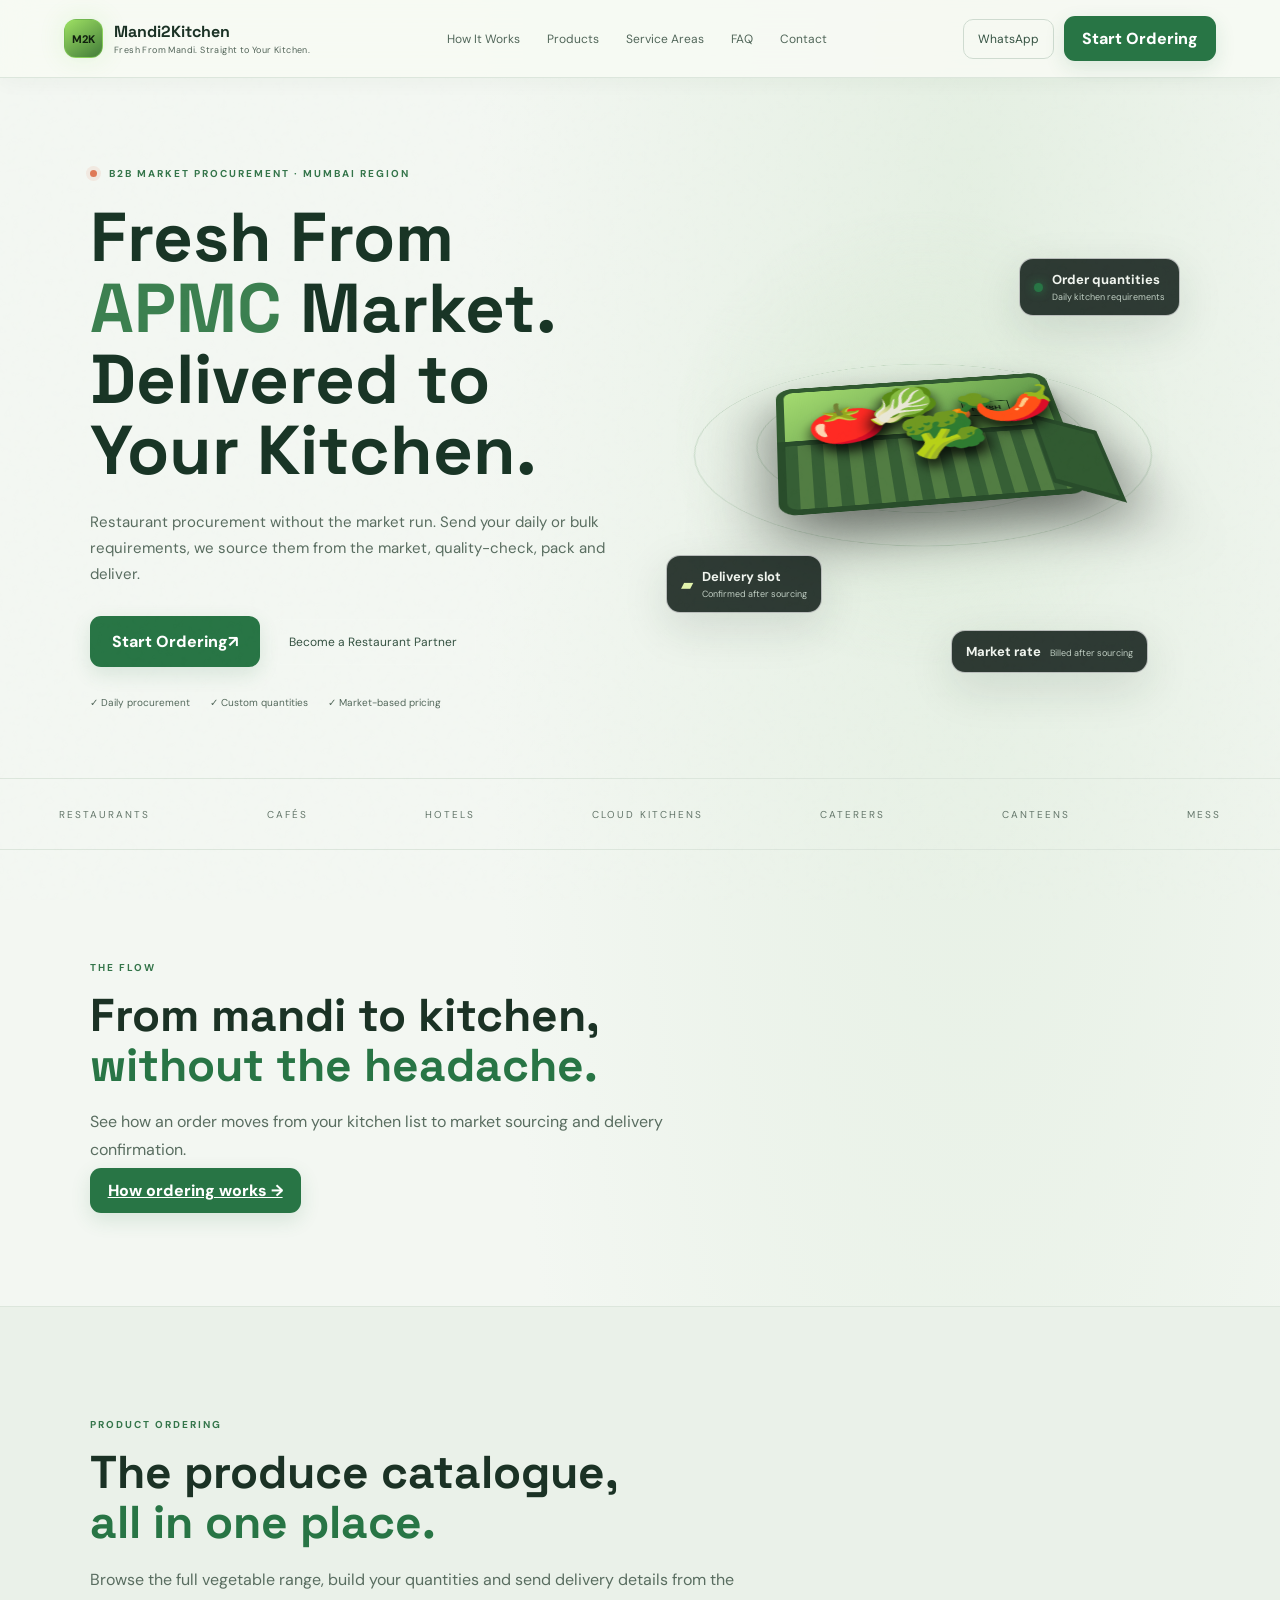
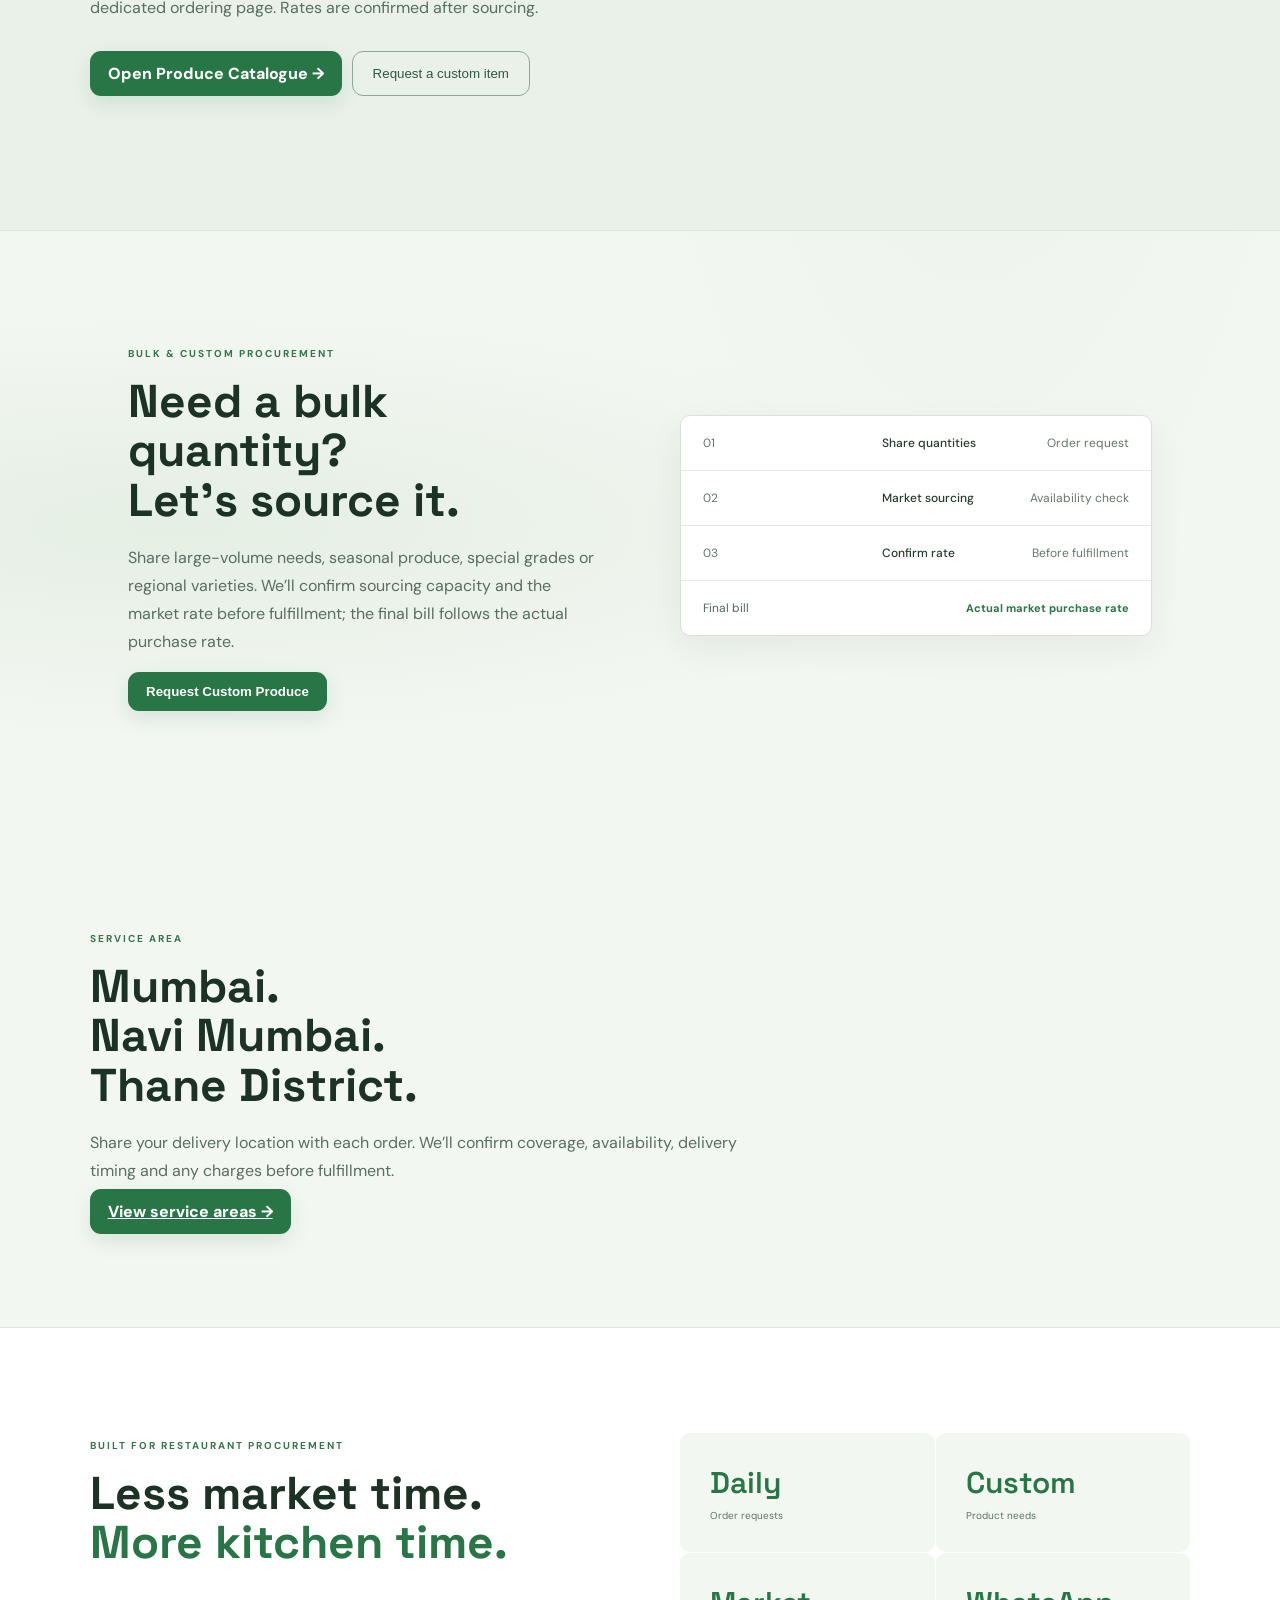
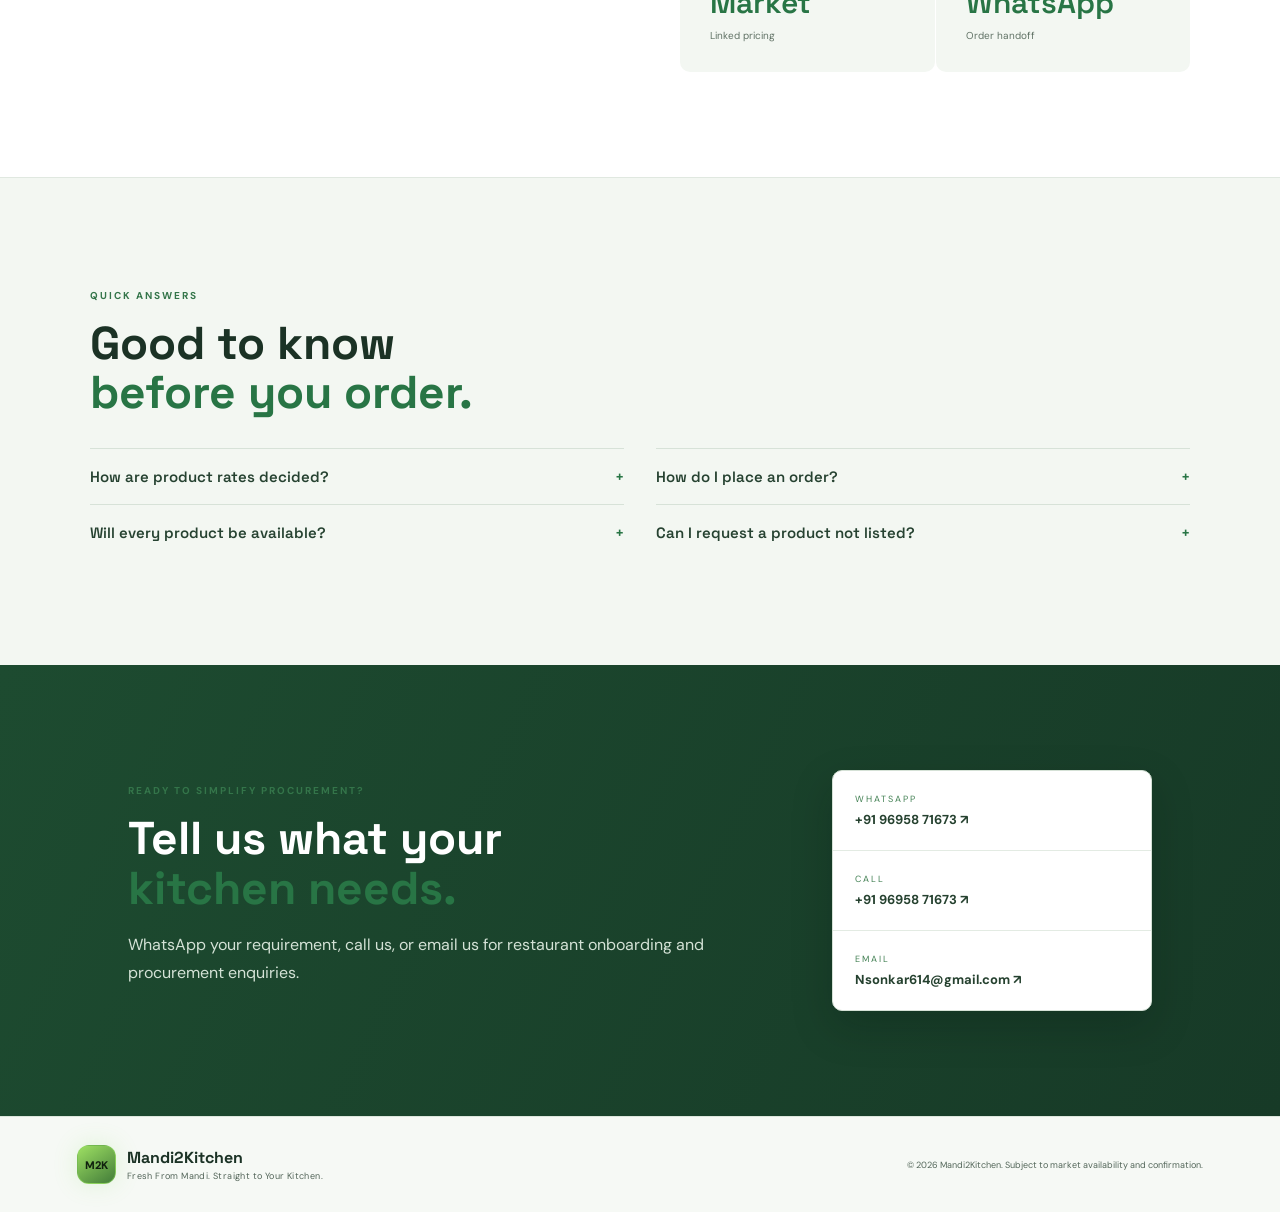
==== Mandi2Kitchen-3D 3/index.html @ 66011801 "Add files via upload" ====
<!doctype html>
<html lang="en">
  <head>
    <meta charset="UTF-8">
    <meta name="viewport" content="width=device-width,initial-scale=1.0">
    <title>Mandi2Kitchen — Fresh From Mandi. Straight to Your Kitchen.</title>
    <meta name="description" content="B2B fresh-produce procurement and restaurant supply across Mumbai, Navi Mumbai and Thane.">
    <meta name="theme-color" content="#07100c">
    <meta property="og:type" content="website">
    <meta property="og:site_name" content="Mandi2Kitchen">
    <meta property="og:title" content="Mandi2Kitchen — Fresh From Mandi. Straight to Your Kitchen.">
    <meta property="og:description" content="Restaurant produce procurement across Mumbai, Navi Mumbai and Thane. Place your quantities first; final billing follows the market purchase rate.">
    <link rel="icon" type="image/svg+xml" href="favicon.svg">
    <link rel="preconnect" href="https://fonts.googleapis.com">
    <link rel="preconnect" href="https://fonts.gstatic.com" crossorigin>
    <link rel="stylesheet" href="styles.css">
    <link rel="stylesheet" href="visual-refresh.css">
  </head>
  <body>
    <div class="grain">
    </div>
    <header class="nav">
      <a class="brand" href="#home">
        <span class="logo">M2K</span>
        <span>
          <b>Mandi2Kitchen</b>
          <small>Fresh From Mandi. Straight to Your Kitchen.</small>
        </span>
      </a>
      <nav id="siteNav">
        <a href="how-it-works.html">How It Works</a>
        <a href="products.html">Products</a>
        <a href="service-areas.html">Service Areas</a>
        <a href="#faq">FAQ</a>
        <a href="#contact">Contact</a>
      </nav>
      <button class="menu-toggle" type="button" aria-label="Open navigation menu" aria-expanded="false" aria-controls="siteNav" onclick="toggleMenu()" title="Open navigation menu">
        <span>
        </span>
        <span>
        </span>
        <span>
        </span>
      </button>
      <div class="nav-actions">
        <a class="wa" href="https://wa.me/919695871673?text=Hello%20Mandi2Kitchen%2C%20I%E2%80%99m%20interested%20in%20ordering%20fresh%20produce.%0A%0AMy%20name%3A%20%5BYour%20name%5D%0ARestaurant%3A%20%5BRestaurant%20name%5D%0ADelivery%20area%3A%20%5BArea%5D%0A%0APlease%20let%20me%20know%20how%20to%20get%20started." target="_blank" rel="noopener noreferrer">WhatsApp</a>
        <a class="primary order-link" href="products.html">Start Ordering <span class="order-count" id="orderCount" aria-live="polite" hidden>
          </span>
        </a>
      </div>
    </header>
    <main id="home">
      <section class="hero">
        <div class="hero-copy">
          <div class="eyebrow">
            <i>
            </i> B2B MARKET PROCUREMENT · MUMBAI REGION</div>
          <h1>Fresh From <em>APMC</em> Market.<br>Delivered to Your Kitchen.</h1>
          <p>Restaurant procurement without the market run. Send your daily or bulk requirements, we source them from the market, quality-check, pack and deliver.</p>
          <div class="hero-cta">
            <a class="primary xl" href="products.html">Start Ordering <span>↗</span>
            </a>
            <a class="secondary" href="partner.html">Become a Restaurant Partner</a>
          </div>
          <div class="trust">
            <span>✓ Daily procurement</span>
            <span>✓ Custom quantities</span>
            <span>✓ Market-based pricing</span>
          </div>
        </div>
        <div class="scene" aria-label="3D fresh produce scene">
          <div class="orbit orbit1">
          </div>
          <div class="orbit orbit2">
          </div>
          <div class="crate">
            <div class="crate-top">
              <span>APMC</span>
              <b>FRESH</b>
            </div>
            <div class="crate-front">
            </div>
            <div class="crate-side">
            </div>
            <div class="produce p1">🍅</div>
            <div class="produce p2">🥬</div>
            <div class="produce p3">🥕</div>
            <div class="produce p4">🌶️</div>
            <div class="produce p5">🥦</div>
          </div>
          <div class="float-card card1">
            <span class="dot green">
            </span>
            <div>
              <b>Order quantities</b>
              <small>Daily kitchen requirements</small>
            </div>
          </div>
          <div class="float-card card2">
            <span class="truck">▰</span>
            <div>
              <b>Delivery slot</b>
              <small>Confirmed after sourcing</small>
            </div>
          </div>
          <div class="float-card card3">
            <b>Market rate</b>
            <small>Billed after sourcing</small>
          </div>
        </div>
      </section>
      <section class="ticker">
        <div>RESTAURANTS</div>
        <div>CAFÉS</div>
        <div>HOTELS</div>
        <div>CLOUD KITCHENS</div>
        <div>CATERERS</div>
        <div>CANTEENS</div>
        <div>MESS</div>
      </section>
      <section class="section process">
        <div class="section-head">
          <span class="eyebrow">THE FLOW</span>
          <h2>From mandi to kitchen,<br>
            <em>without the headache.</em>
          </h2>
          <p>See how an order moves from your kitchen list to market sourcing and delivery confirmation.</p>
          <a class="primary" href="how-it-works.html">How ordering works →</a>
        </div>
      </section>
      <section class="section products">
        <div class="section-head">
          <span class="eyebrow">PRODUCT ORDERING</span>
          <h2>The produce catalogue,<br>
            <em>all in one place.</em>
          </h2>
          <p>Browse the full vegetable range, build your quantities and send delivery details from the dedicated ordering page. Rates are confirmed after sourcing.</p>
          <div class="hero-cta">
            <a class="primary" href="products.html">Open Produce Catalogue →</a>
            <button class="outline" onclick="openRequest()">Request a custom item</button>
          </div>
        </div>
      </section>
      <section class="quote-section">
        <div>
          <span class="eyebrow">BULK & CUSTOM PROCUREMENT</span>
          <h2>Need a bulk quantity?<br>Let’s source it.</h2>
          <p>Share large-volume needs, seasonal produce, special grades or regional varieties. We’ll confirm sourcing capacity and the market rate before fulfillment; the final bill follows the actual purchase rate.</p>
          <button class="primary" onclick="openRequest()">Request Custom Produce</button>
        </div>
        <div class="quote-panel">
          <div class="quote-row">
            <span>01</span>
            <b>Share quantities</b>
            <i>Order request</i>
          </div>
          <div class="quote-row">
            <span>02</span>
            <b>Market sourcing</b>
            <i>Availability check</i>
          </div>
          <div class="quote-row">
            <span>03</span>
            <b>Confirm rate</b>
            <i>Before fulfillment</i>
          </div>
          <div class="quote-total">
            <span>Final bill</span>
            <strong>Actual market purchase rate</strong>
          </div>
        </div>
      </section>
      <section class="section service-preview">
        <div class="section-head">
          <span class="eyebrow">SERVICE AREA</span>
          <h2>Mumbai.<br>Navi Mumbai.<br>Thane District.</h2>
          <p>Share your delivery location with each order. We’ll confirm coverage, availability, delivery timing and any charges before fulfillment.</p>
          <a class="primary" href="service-areas.html">View service areas →</a>
        </div>
      </section>
      <section id="about" class="section metrics">
        <div>
          <span class="eyebrow">BUILT FOR RESTAURANT PROCUREMENT</span>
          <h2>Less market time.<br>
            <em>More kitchen time.</em>
          </h2>
        </div>
        <div class="metric-grid">
          <div>
            <strong>Daily</strong>
            <span>Order requests</span>
          </div>
          <div>
            <strong>Custom</strong>
            <span>Product needs</span>
          </div>
          <div>
            <strong>Market</strong>
            <span>Linked pricing</span>
          </div>
          <div>
            <strong>WhatsApp</strong>
            <span>Order handoff</span>
          </div>
        </div>
      </section>
      <section id="faq" class="section faq">
        <div class="section-head">
          <span class="eyebrow">QUICK ANSWERS</span>
          <h2>Good to know<br>
            <em>before you order.</em>
          </h2>
        </div>
        <div class="faq-grid">
          <details>
            <summary>How are product rates decided?</summary>
            <p>Rates vary with the market. Send your quantities first; we confirm the current rate and availability in WhatsApp before fulfillment.</p>
          </details>
          <details>
            <summary>How do I place an order?</summary>
            <p>Add products and quantities in the catalogue, then send your delivery details to our WhatsApp Business account.</p>
          </details>
          <details>
            <summary>Will every product be available?</summary>
            <p>Availability changes with the market. We confirm each requested item before accepting the order.</p>
          </details>
          <details>
            <summary>Can I request a product not listed?</summary>
            <p>Yes. Use the custom produce request on the catalogue page to send the product, quantity and specifications.</p>
          </details>
        </div>
      </section>
      <section id="contact" class="contact">
        <div>
          <span class="eyebrow">READY TO SIMPLIFY PROCUREMENT?</span>
          <h2>Tell us what your<br>
            <em>kitchen needs.</em>
          </h2>
          <p>WhatsApp your requirement, call us, or email us for restaurant onboarding and procurement enquiries.</p>
        </div>
        <div class="contact-card">
          <a href="https://wa.me/919695871673?s=t" target="_blank" rel="noopener noreferrer">
            <small>WHATSAPP</small>
            <b>+91 96958 71673 ↗</b>
          </a>
          <a href="tel:+919695871673">
            <small>CALL</small>
            <b>+91 96958 71673 ↗</b>
          </a>
          <a href="mailto:Nsonkar614@gmail.com">
            <small>EMAIL</small>
            <b>Nsonkar614@gmail.com ↗</b>
          </a>
        </div>
      </section>
    </main>
    <footer>
      <div class="brand">
        <span class="logo">M2K</span>
        <span>
          <b>Mandi2Kitchen</b>
          <small>Fresh From Mandi. Straight to Your Kitchen.</small>
        </span>
      </div>
      <span>© 2026 Mandi2Kitchen. Subject to market availability and confirmation.</span>
    </footer>
    <div class="modal" id="requestModal">
      <div class="modal-box">
        <button class="close" onclick="closeModal()">×</button>
        <span class="eyebrow">CUSTOM PROCUREMENT</span>
        <h2>Request any vegetable.</h2>
        <p>Tell us the product, quantity and date. We will check market availability and confirm the rate.</p>
        <div class="form-grid">
          <input id="reqProduct" placeholder="Product name">
          <input id="reqQty" type="number" placeholder="Quantity">
          <select id="reqUnit">
            <option>kg</option>
            <option>piece</option>
            <option>bunch</option>
            <option>box</option>
            <option>crate</option>
          </select>
          <input id="reqDate" type="date">
          <input id="reqQuality" placeholder="Quality / size / variety">
          <textarea id="reqNotes" placeholder="Notes or special requirement">
          </textarea>
        </div>
        <button class="primary wide" onclick="sendRequest()">Request via WhatsApp →</button>
      </div>
    </div>
    <script src="app.js">
    </script>
  </body>
</html>
---- Mandi2Kitchen-3D 3/styles.css ----
@import url('https://fonts.googleapis.com/css2?family=DM+Sans:wght@400;500;600;700&family=Space+Grotesk:wght@500;600;700&display=swap');
.faq-grid {
  display:grid;
  grid-template-columns:repeat(2,minmax(0,1fr));
  gap:0 32px;
  margin-top:30px
}
.faq-grid details {
  padding:18px 0;
  border-top:1px solid #ffffff18
}
.faq-grid summary {
  display:flex;
  justify-content:space-between;
  gap:18px;
  color:#e7eee8;
  font:600 15px 'Space Grotesk',sans-serif;
  list-style:none;
  cursor:pointer
}
.faq-grid summary::-webkit-details-marker {
  display:none
}
.faq-grid summary::after {
  content:'+';
  color:var(--green)
}
.faq-grid details[open] summary::after {
  content:'−'
}
.faq-grid details p {
  max-width:560px;
  margin:12px 0 0;
  color:#94a398;
  font-size:12px;
  line-height:1.7
}
@media(max-width:700px) {
  .faq-grid {
    grid-template-columns:1fr;
    gap:0
  }
}
@media(max-width:760px) {
  .admin-main .admin-form-grid {
    grid-template-columns:repeat(2,minmax(0,1fr))
  }
}
@media(max-width:560px) {
  .admin-main .admin-form-grid,.admin-main .admin-filters {
    grid-template-columns:1fr
  }
  .admin-nav-title {
    display:none
  }
  .admin-heading {
    display:block
  }
  .admin-heading h1 {
    font-size:28px
  }
  .admin-panel {
    padding:16px
  }
  .admin-panel-heading {
    align-items:flex-start
  }
  .price-account .account-signin,.price-account .account-signup-form,.catalog-tools {
    grid-template-columns:1fr
  }
}
.price-account {
  display:grid;
  grid-template-columns:1fr;
  gap:12px;
  padding:18px;
  margin:24px 0;
  border:1px solid #ffffff18;
  border-radius:8px;
  background:#0d1a14
}
.account-signin,.account-signup-form {
  display:grid;
  grid-template-columns:repeat(3,minmax(0,1fr));
  gap:12px;
  align-items:end
}
.account-signin label,.account-signup-form label,.catalog-tools label {
  display:grid;
  gap:6px;
  color:#a8b7ad;
  font-size:11px
}
.account-signin input,.account-signup-form input,.catalog-tools input,.catalog-tools select {
  width:100%;
  min-width:0;
  padding:10px;
  border:1px solid #ffffff18;
  border-radius:8px;
  background:#07110c;
  color:#dce6df;
  font:inherit;
  font-size:12px
}
.price-account p {
  margin:0;
  color:#9daea3;
  font-size:12px
}
.price-account .is-error {
  color:#ff8f8f
}
.account-signup {
  margin-top:12px;
  color:#c9e5ae;
  font-size:12px
}
.account-signup summary {
  cursor:pointer
}
.account-signup-form {
  grid-template-columns:repeat(2,minmax(0,1fr));
  margin:14px 0
}
.account-signup>p {
  margin-top:8px
}
.catalog-tools {
  display:grid;
  grid-template-columns:minmax(200px,2fr) minmax(160px,1fr);
  gap:14px;
  margin:20px 0
}
.product .price-state {
  position:static;
  display:block;
  margin-top:8px;
  color:var(--green);
  font-size:12px
}
.product .price-trend,.product .price-movement,.product .rate-disclaimer {
  display:block;
  position:static;
  margin:8px 0 0;
  font-size:10px;
  line-height:1.5
}
.product .price-trend {
  color:#b9c8be;
  white-space:nowrap
}
.product .price-movement {
  font-weight:700
}
.price-up {
  color:#8ed47b!important
}
.price-down {
  color:#ff8585!important
}
.price-flat {
  color:#b4c0b8!important
}
.product .rate-disclaimer {
  color:#7f9185;
  font-weight:400
}
.history-trigger {
  width:100%;
  margin-top:10px;
  padding:9px;
  border:1px solid #ffffff20;
  border-radius:8px;
  background:transparent;
  color:#d5f58c;
  font:inherit;
  font-size:11px;
  cursor:pointer
}
.history-trigger:hover {
  border-color:#a8e06388
}
.catalog-unconfigured {
  grid-column:1/-1;
  padding:20px;
  border:1px dashed #ffffff28;
  color:#bac8be;
  list-style:none
}
.price-history-modal .modal-box {
  width:min(520px,100%)
}
.history-values,.history-summary {
  display:grid;
  grid-template-columns:1fr auto;
  gap:0 16px
}
.history-value,.history-summary {
  padding:10px 0;
  border-bottom:1px solid #ffffff14;
  color:#aab9af;
  font-size:12px
}
.history-value strong,.history-summary strong {
  color:#f1f5ef;
  font-weight:600;
  text-align:right
}
.history-summary {
  margin-top:10px
}
.history-chart {
  display:block;
  width:100%;
  height:auto;
  margin:18px 0 8px;
  overflow:visible
}
.history-chart line {
  stroke:#ffffff26
}
.history-chart polyline {
  fill:none;
  stroke:#a8e063;
  stroke-width:2
}
.history-chart circle {
  fill:#a8e063
}
.history-chart text {
  fill:#cad5cd;
  font:10px 'DM Sans',sans-serif
}
.history-chart text:nth-of-type(-n+3) {
  fill:#f1f5ef
}
.admin-main {
  max-width:1440px;
  margin:0 auto;
  padding:42px 5% 80px
}
.admin-access {
  max-width:450px;
  margin:8vh auto;
  padding:28px;
  border:1px solid #ffffff18;
  border-radius:8px;
  background:#0d1a14
}
.admin-access h1,.admin-heading h1 {
  margin:12px 0;
  font:700 32px 'Space Grotesk',sans-serif
}
.admin-access>p,.admin-heading p {
  color:#98a79e;
  font-size:12px;
  line-height:1.6
}
.admin-login-form {
  display:grid;
  gap:13px;
  margin-top:22px
}
.admin-login-form label,.admin-form-grid label {
  display:grid;
  gap:6px;
  color:#bac8be;
  font-size:11px
}
.admin-login-form input,.admin-form-grid input,.admin-form-grid select,.admin-table select {
  min-width:0;
  padding:10px;
  border:1px solid #ffffff20;
  border-radius:7px;
  background:#07110c;
  color:#e3ebe5;
  font:inherit;
  font-size:12px
}
.admin-access .is-error,.admin-panel .is-error {
  color:#ff8989
}
.admin-nav-title {
  color:#d4e0d7;
  font:600 14px 'Space Grotesk',sans-serif
}
.admin-heading {
  display:flex;
  justify-content:space-between;
  align-items:end;
  gap:24px;
  margin-bottom:28px
}
.admin-heading h1 {
  font-size:38px
}
.admin-identity,.append-only-label {
  color:#a8e063;
  font-size:11px
}
.admin-panel {
  margin:22px 0;
  padding:22px;
  border:1px solid #ffffff16;
  border-radius:8px;
  background:#0d1a14
}
.admin-panel-heading {
  display:flex;
  justify-content:space-between;
  align-items:center;
  gap:16px;
  margin-bottom:18px
}
.admin-panel-heading h2 {
  margin:8px 0 0;
  font:600 21px 'Space Grotesk',sans-serif
}
.admin-form-grid {
  display:grid;
  grid-template-columns:repeat(3,minmax(0,1fr));
  gap:14px
}
.admin-full {
  grid-column:1/-1
}
.admin-check {
  display:flex!important;
  align-items:center;
  gap:9px!important
}
.admin-check input {
  width:16px;
  height:16px;
  accent-color:#a8e063
}
.admin-form-help {
  margin:14px 0;
  color:#91a096;
  font-size:11px;
  line-height:1.6
}
.admin-filters {
  display:grid;
  grid-template-columns:1fr 1fr 1fr;
  gap:12px;
  margin:14px 0
}
.admin-filters label {
  display:grid;
  gap:6px;
  color:#bac8be;
  font-size:11px
}
.admin-filters input,.admin-filters select {
  min-width:0;
  padding:10px;
  border:1px solid #ffffff20;
  border-radius:7px;
  background:#07110c;
  color:#e3ebe5;
  font:inherit;
  font-size:12px
}
.admin-table-wrap {
  width:100%;
  overflow-x:auto
}
.admin-table {
  width:100%;
  min-width:820px;
  border-collapse:collapse;
  text-align:left;
  font-size:11px
}
.admin-table th,.admin-table td {
  padding:12px 10px;
  border-bottom:1px solid #ffffff12;
  vertical-align:top
}
.admin-table thead th {
  color:#9eaea3;
  font-size:10px;
  font-weight:600;
  white-space:nowrap
}
.admin-table tbody th {
  font-weight:600
}
.admin-table tbody th small {
  display:block;
  margin-top:4px;
  color:#83938a;
  font-weight:400
}
.admin-price-pair {
  display:grid;
  grid-template-columns:auto auto;
  gap:4px 7px;
  white-space:nowrap
}
.admin-price-pair small {
  color:#889a8e
}
.admin-muted {
  color:#728278
}
.admin-request {
  color:#e4cc7b
}
.admin-product-name {
  color:#e6eee8
}
.admin-table select {
  max-width:110px;
  padding:7px
}
.admin-table .compact {
  margin-left:4px;
  padding:7px 9px;
  font-size:10px
}
.account-status {
  display:inline-block;
  padding:4px 7px;
  border-radius:12px;
  background:#ffffff12
}
.account-active {
  color:#9be18c
}
.account-pending {
  color:#e9ce7a
}
.account-suspended {
  color:#ff8888
}
.order-link,.hero-cta a.primary {
  display:inline-flex;
  align-items:center;
  text-decoration:none
}
.partner-hero {
  padding:68px 8% 42px;
  border-bottom:1px solid #ffffff0d
}
.partner-hero-inner {
  max-width:1120px;
  margin:0 auto
}
.partner-hero h1 {
  max-width:760px;
  margin:18px 0 14px;
  font:700 48px/1.05 'Space Grotesk',sans-serif;
  color:var(--text)
}
.partner-hero p {
  max-width:700px;
  color:var(--muted);
  font-size:15px;
  line-height:1.7
}
.partner-back {
  display:inline-block;
  margin-bottom:20px;
  color:#bed99f;
  text-decoration:none;
  font-size:12px
}
.partner-layout {
  max-width:1240px;
  margin:0 auto;
  padding:48px 8% 90px;
  display:grid;
  grid-template-columns:minmax(0,1.55fr) minmax(250px,.75fr);
  gap:64px;
  align-items:start
}
.partner-form {
  padding:26px;
  border:1px solid #ffffff16;
  border-radius:8px;
  background:#0d1a14
}
.partner-form h2 {
  margin:10px 0 8px;
  font:600 25px 'Space Grotesk',sans-serif
}
.partner-form>p {
  margin:0;
  color:#94a398;
  font-size:12px;
  line-height:1.6
}
.partner-fields {
  display:grid;
  grid-template-columns:repeat(2,minmax(0,1fr));
  gap:14px;
  margin:22px 0
}
.partner-fields label {
  display:grid;
  gap:7px;
  min-width:0;
  color:#b8c7bc;
  font-size:11px
}
.partner-fields label>span {
  display:block
}
.partner-fields .partner-full {
  grid-column:1/-1
}
.partner-fields input,.partner-fields select,.partner-fields textarea {
  width:100%;
  min-width:0;
  padding:12px;
  border:1px solid #ffffff18;
  border-radius:8px;
  background:#07110c;
  color:#dce6df;
  font:inherit;
  font-size:13px
}
.partner-fields textarea {
  min-height:82px;
  resize:vertical
}
.partner-fields input:focus,.partner-fields select:focus,.partner-fields textarea:focus {
  outline:2px solid #a8e06388;
  outline-offset:1px
}
.partner-form button {
  width:100%
}
.partner-privacy {
  margin-top:12px!important;
  font-size:11px!important
}
.partner-aside {
  position:sticky;
  top:105px;
  padding:8px 0 0 24px;
  border-left:1px solid #ffffff18
}
.partner-aside h2 {
  margin:10px 0 22px;
  font:600 20px 'Space Grotesk',sans-serif
}
.partner-steps {
  list-style:none;
  margin:0;
  padding:0
}
.partner-steps li {
  display:grid;
  grid-template-columns:34px 1fr;
  gap:10px;
  padding:14px 0;
  border-top:1px solid #ffffff12
}
.partner-steps li>span {
  color:var(--green);
  font:600 13px 'Space Grotesk',sans-serif
}
.partner-steps b {
  font-size:13px
}
.partner-steps p {
  margin:5px 0 0;
  color:#94a398;
  font-size:11px;
  line-height:1.6
}
.partner-rate-note {
  margin-top:24px;
  padding-top:18px;
  border-top:1px solid #ffffff18;
  color:#a8b7ad;
  font-size:12px;
  line-height:1.7
}
.partner-rate-note strong {
  color:var(--green)
}
.partner-footer {
  padding:22px 8%;
  border-top:1px solid #ffffff10;
  color:#7f9185;
  font-size:11px
}
.partner-footer-inner {
  max-width:1120px;
  margin:0 auto;
  display:flex;
  justify-content:space-between;
  gap:20px
}
.partner-footer a {
  color:#bed99f;
  text-decoration:none
}
@media(max-width:950px) {
  .partner-layout {
    grid-template-columns:1fr;
    gap:34px
  }
  .partner-aside {
    position:static;
    padding:22px 0 0;
    border-left:0;
    border-top:1px solid #ffffff18
  }
}
@media(max-width:560px) {
  .partner-hero {
    padding:38px 5% 28px
  }
  .partner-hero h1 {
    font-size:34px
  }
  .partner-layout {
    padding:28px 5% 64px
  }
  .partner-form {
    padding:18px
  }
  .partner-fields {
    grid-template-columns:1fr;
    gap:12px
  }
  .partner-fields .partner-full {
    grid-column:auto
  }
  .partner-footer {
    padding:20px 5%
  }
  .partner-footer-inner {
    flex-direction:column
  }
}
html {
  overflow-x:clip
}
.modal-box .pricing-note {
  margin:10px 0 16px;
  padding:10px 12px;
  border-left:2px solid var(--green);
  border-radius:0 8px 8px 0;
  background:#a8e0630a;
  color:#b8c7bc;
  font-size:12px;
  line-height:1.5
}
.order-details label {
  display:grid;
  gap:6px;
  min-width:0;
  color:var(--muted);
  font-size:11px
}
.order-details label>span {
  display:block
}
.order-details .full {
  grid-column:1/-1
}
.order-details label textarea {
  grid-column:auto;
  min-height:64px
}
.order-count {
  display:inline-grid;
  place-items:center;
  min-width:20px;
  height:20px;
  margin-left:5px;
  padding:0 5px;
  border-radius:20px;
  background:#10200c;
  color:#d5f58c;
  font-size:10px;
  vertical-align:middle
}
.scene .crate {
  animation:crateFloat3d 5.5s ease-in-out infinite;
  transform:rotateX(calc(54deg + var(--tilt-y,0deg))) rotateY(var(--tilt-x,0deg)) rotateZ(-7deg)
}
.scene .produce {
  font-size:68px;
  transform-style:preserve-3d;
  text-shadow:0 12px 16px #0008
}
.scene .p1 {
  transform:translateZ(92px) rotate(-14deg)
}
.scene .p2 {
  transform:translateZ(118px) rotate(12deg)
}
.scene .p3 {
  transform:translateZ(78px) rotate(-8deg)
}
.scene .p4 {
  transform:translateZ(106px) rotate(15deg)
}
.scene .p5 {
  transform:translateZ(128px) rotate(-10deg)
}
@keyframes crateFloat3d {
  50% {
    transform:rotateX(calc(54deg + var(--tilt-y,0deg))) rotateY(var(--tilt-x,0deg)) rotateZ(-7deg) translateY(-18px)
  }
}
@media(prefers-reduced-motion:reduce) {
  .scene .crate,.scene .produce,.orbit {
    animation:none!important
  }
  .scene .crate {
    transform:rotateX(54deg) rotateZ(-7deg)
  }
}
.menu-toggle {
  display:none;
  width:42px;
  height:42px;
  padding:0;
  border:1px solid #ffffff20;
  border-radius:9px;
  background:#0d1a14;
  place-content:center;
  gap:5px;
  cursor:pointer
}
.menu-toggle span {
  display:block;
  width:17px;
  height:2px;
  border-radius:2px;
  background:var(--text);
  transition:transform .2s,opacity .2s
}
.menu-toggle[aria-expanded=true] span:first-child {
  transform:translateY(3.5px) rotate(45deg)
}
.menu-toggle[aria-expanded=true] span:nth-child(2) {
  opacity:0
}
.menu-toggle[aria-expanded=true] span:last-child {
  transform:translateY(-3.5px) rotate(-45deg)
}
@media(max-width:950px) {
  .menu-toggle {
    display:grid
  }
  .nav nav.mobile-open {
    position:absolute;
    top:78px;
    left:0;
    right:0;
    display:flex;
    flex-direction:column;
    gap:0;
    padding:8px 5% 18px;
    background:#07100cf5;
    border-bottom:1px solid #ffffff16;
    box-shadow:0 20px 30px #0008
  }
  .nav nav.mobile-open a {
    padding:13px 0;
    border-bottom:1px solid #ffffff0d;
    color:#dce6df
  }
  .nav nav.mobile-open a:last-child {
    border-bottom:0
  }
}
.products .product {
  min-height:0;
  display:flex;
  flex-direction:column;
  align-items:flex-start
}
.products .product .price {
  position:static;
  display:block;
  margin-top:auto;
  padding-top:12px
}
.catalog-controls {
  display:grid;
  grid-template-columns:85px minmax(0,1fr);
  gap:8px;
  width:100%;
  margin-top:12px
}
.catalog-controls input,.catalog-controls select {
  width:100%;
  min-width:0;
  padding:9px;
  background:#07110c;
  border:1px solid #ffffff20;
  border-radius:8px;
  color:var(--text);
  font:inherit;
  font-size:12px
}
.catalog-controls .add-product {
  grid-column:1/-1;
  padding:10px;
  border:1px solid #a8e06366;
  border-radius:9px;
  background:#a8e063;
  color:#10200c;
  font:600 12px 'DM Sans',sans-serif;
  cursor:pointer
}
.catalog-controls .add-product:hover {
  background:#d5f58c
}
:root {
  --bg:#07100c;
  --panel:#0d1a14;
  --line:#20362a;
  --text:#f1f5ef;
  --muted:#9eaca2;
  --green:#a8e063;
  --green2:#6fc44a;
  --lime:#d5f58c
}
* {
  box-sizing:border-box
}
html {
  scroll-behavior:smooth
}
body {
  margin:0;
  background:radial-gradient(circle at 80% 10%,#153422 0,#07100c 32%),var(--bg);
  color:var(--text);
  font-family:'DM Sans',sans-serif;
  overflow-x:hidden
}
.grain {
  position:fixed;
  inset:0;
  pointer-events:none;
  opacity:.035;
  background-image:url("data:image/svg+xml,%3Csvg viewBox='0 0 160 160' xmlns='http://www.w3.org/2000/svg'%3E%3Cfilter id='n'%3E%3CfeTurbulence type='fractalNoise' baseFrequency='.8' numOctaves='4' stitchTiles='stitch'/%3E%3C/filter%3E%3Crect width='100%25' height='100%25' filter='url(%23n)' opacity='.6'/%3E%3C/svg%3E");
  z-index:20
}
.nav {
  height:78px;
  display:flex;
  align-items:center;
  justify-content:space-between;
  padding:0 5%;
  border-bottom:1px solid #ffffff0b;
  position:sticky;
  top:0;
  z-index:30;
  background:#07100cd9;
  backdrop-filter:blur(16px)
}
.brand {
  display:flex;
  gap:11px;
  align-items:center;
  color:var(--text);
  text-decoration:none
}
.brand .logo {
  width:39px;
  height:39px;
  display:grid;
  place-items:center;
  border:1px solid #8bd85d88;
  border-radius:12px;
  background:linear-gradient(145deg,#9ee063,#427c39);
  color:#10200e;
  font-weight:800;
  font-size:11px;
  box-shadow:0 0 25px #82db5830
}
.brand b {
  display:block;
  font-family:'Space Grotesk';
  font-size:16px
}
.brand small {
  display:block;
  color:#7f9185;
  font-size:9px;
  margin-top:2px;
  letter-spacing:.4px
}
nav {
  display:flex;
  gap:27px
}
nav a {
  color:#aab8ae;
  text-decoration:none;
  font-size:12px
}
nav a:hover {
  color:#fff
}
.nav-actions {
  display:flex;
  gap:10px;
  align-items:center
}
.wa,.secondary {
  color:#d7e3da;
  text-decoration:none;
  font-size:12px
}
.wa {
  border:1px solid #ffffff18;
  border-radius:10px;
  padding:11px 14px
}
.primary {
  border:0;
  background:var(--green);
  color:#10200c;
  font-weight:800;
  border-radius:11px;
  padding:12px 18px;
  cursor:pointer;
  box-shadow:0 8px 30px #a8e06322
}
.primary:hover {
  transform:translateY(-1px)
}
.xl {
  padding:15px 22px
}
.secondary {
  border:1px solid #ffffff18;
  padding:14px 18px;
  border-radius:11px
}
.hero {
  min-height:700px;
  padding:70px 7% 50px;
  display:grid;
  grid-template-columns:1fr 1fr;
  align-items:center;
  gap:30px;
  position:relative
}
.eyebrow {
  font-size:10px;
  letter-spacing:2px;
  color:#8faa98;
  font-weight:700
}
.eyebrow i {
  display:inline-block;
  width:7px;
  height:7px;
  border-radius:50%;
  background:var(--green);
  box-shadow:0 0 12px var(--green);
  margin-right:8px
}
.hero h1 {
  font:700 clamp(45px,5.4vw,78px)/.98 'Space Grotesk';
  letter-spacing:-4px;
  margin:22px 0
}
.hero h1 em,.section h2 em,.quote-section h2 em,.contact h2 em {
  font-style:normal;
  color:var(--green)
}
.hero p {
  max-width:570px;
  color:#aab8ae;
  line-height:1.75;
  font-size:15px
}
.hero-cta {
  display:flex;
  gap:10px;
  align-items:center;
  margin:29px 0
}
.trust {
  display:flex;
  gap:20px;
  flex-wrap:wrap;
  color:#788b7e;
  font-size:10px
}
.scene {
  height:540px;
  position:relative;
  perspective:1100px;
  display:grid;
  place-items:center
}
.orbit {
  position:absolute;
  border:1px solid #a8e0631e;
  border-radius:50%;
  transform:rotateX(67deg);
  animation:spin 15s linear infinite
}
.orbit1 {
  width:450px;
  height:450px
}
.orbit2 {
  width:330px;
  height:330px;
  animation-duration:10s;
  animation-direction:reverse
}
.crate {
  width:290px;
  height:210px;
  position:relative;
  transform:rotateX(54deg) rotateZ(-7deg);
  transform-style:preserve-3d;
  animation:float 5s ease-in-out infinite;
  filter:drop-shadow(0 35px 35px #0008)
}
.crate-top {
  position:absolute;
  inset:0 0 90px 0;
  background:linear-gradient(145deg,#a4db70,#4e873f);
  transform:translateZ(65px);
  border:8px solid #315a30;
  border-radius:18px;
  display:flex;
  align-items:center;
  justify-content:space-around;
  color:#142414
}
.crate-top span {
  font:700 22px 'Space Grotesk'
}
.crate-top b {
  font-size:10px;
  border:1px solid #183918;
  padding:5px 8px
}
.crate-front {
  position:absolute;
  width:290px;
  height:115px;
  top:95px;
  background:repeating-linear-gradient(90deg,#365f35 0 12px,#527d43 12px 25px);
  border:8px solid #294d2b;
  border-radius:0 0 18px 18px;
  transform:translateZ(0)
}
.crate-side {
  position:absolute;
  width:115px;
  height:115px;
  right:-57px;
  top:95px;
  background:#315a31;
  border:8px solid #294d2b;
  transform:skewY(32deg) rotateY(58deg)
}
.produce {
  position:absolute;
  font-size:65px;
  filter:drop-shadow(0 9px 8px #0008);
  z-index:4
}
.p1 {
  left:28px;
  top:25px
}
.p2 {
  left:90px;
  top:2px
}
.p3 {
  left:145px;
  top:23px
}
.p4 {
  left:205px;
  top:8px
}
.p5 {
  left:125px;
  top:56px
}
.float-card {
  position:absolute;
  background:#0d1b14d9;
  border:1px solid #ffffff15;
  border-radius:14px;
  padding:12px 14px;
  display:flex;
  gap:9px;
  align-items:center;
  backdrop-filter:blur(12px);
  box-shadow:0 15px 45px #0005
}
.float-card b {
  font-size:13px;
  display:block
}
.float-card small {
  font-size:9px;
  color:#8b9b91;
  display:block;
  margin-top:3px
}
.card1 {
  top:90px;
  right:2%
}
.card2 {
  bottom:95px;
  left:2%
}
.card3 {
  right:8%;
  bottom:35px
}
.dot {
  width:9px;
  height:9px;
  border-radius:50%;
  display:block
}
.green {
  background:var(--green);
  box-shadow:0 0 10px var(--green)
}
.ticker {
  height:72px;
  border-block:1px solid #ffffff0b;
  display:flex;
  align-items:center;
  justify-content:space-around;
  color:#6e8175;
  font-size:10px;
  letter-spacing:2px
}
.section {
  padding:105px 7%
}
.section-head {
  max-width:700px
}
.section h2,.quote-section h2,.contact h2 {
  font:700 clamp(38px,4.5vw,62px)/1 'Space Grotesk';
  letter-spacing:-2.5px;
  margin:15px 0 18px
}
.section-head p,.service-copy p,.quote-section p,.contact p {
  color:#94a398;
  line-height:1.75;
  max-width:650px
}
.steps {
  display:grid;
  grid-template-columns:repeat(4,1fr);
  gap:13px;
  margin-top:55px
}
.steps article {
  min-height:290px;
  background:linear-gradient(145deg,#102018,#0b1510);
  border:1px solid #ffffff0d;
  border-radius:20px;
  padding:23px;
  position:relative;
  overflow:hidden
}
.steps article:after {
  content:'';
  position:absolute;
  width:160px;
  height:160px;
  border-radius:50%;
  background:#a8e06308;
  right:-60px;
  bottom:-60px
}
.steps b {
  color:#718278;
  font-size:10px
}
.steps span {
  font-size:38px;
  display:block;
  margin:42px 0 20px
}
.steps h3 {
  font:600 21px 'Space Grotesk';
  margin:0 0 9px
}
.steps p {
  color:#7f9186;
  font-size:12px;
  line-height:1.6
}
.products {
  background:#09140f;
  border-block:1px solid #ffffff08
}
.product-grid {
  display:grid;
  grid-template-columns:repeat(4,1fr);
  gap:13px;
  margin:45px 0 20px
}
.product {
  border:1px solid #ffffff0d;
  background:#0e1b15;
  border-radius:18px;
  padding:18px;
  min-height:200px;
  position:relative;
  transition:.3s
}
.product:hover {
  transform:translateY(-5px);
  border-color:#a8e06355
}
.product .emoji {
  font-size:48px
}
.product h3 {
  margin:14px 0 4px;
  font:600 17px 'Space Grotesk'
}
.product p {
  font-size:10px;
  color:#788b80
}
.product .price {
  position:absolute;
  right:16px;
  bottom:18px;
  color:var(--green);
  font-weight:700;
  font-size:12px
}
.outline {
  background:transparent;
  border:1px solid #a8e06366;
  color:#cce8b4;
  padding:14px 20px;
  border-radius:11px;
  cursor:pointer
}
.wide {
  width:100%
}
.quote-section {
  padding:110px 10%;
  display:grid;
  grid-template-columns:1fr 1fr;
  gap:80px;
  align-items:center;
  background:radial-gradient(circle at 10% 50%,#23432966,transparent 45%)
}
.quote-panel {
  background:#0c1812;
  border:1px solid #ffffff0e;
  border-radius:20px;
  overflow:hidden;
  box-shadow:0 30px 80px #0005
}
.quote-row,.quote-total {
  padding:19px 22px;
  border-bottom:1px solid #ffffff0b;
  display:grid;
  grid-template-columns:1.3fr .8fr 1fr;
  align-items:center;
  font-size:12px
}
.quote-row b {
  font-weight:500;
  color:#d5dfd8
}
.quote-row i {
  font-style:normal;
  color:#8fd05e;
  text-align:right
}
.quote-total {
  border:0;
  display:flex;
  justify-content:space-between
}
.quote-total strong {
  color:var(--green);
  font-size:11px
}
.service {
  display:grid;
  grid-template-columns:1.15fr .85fr;
  gap:90px;
  align-items:center
}
.service-map {
  height:440px;
  border:1px solid #ffffff0d;
  border-radius:25px;
  background:radial-gradient(circle at 48% 42%,#244c2e,#0c1912 50%,#08100c);
  position:relative;
  overflow:hidden;
  transform:rotateX(8deg);
  box-shadow:inset 0 0 100px #0008
}
.map-glow {
  position:absolute;
  inset:15%;
  border:1px dashed #a8e06320;
  border-radius:45%;
  transform:rotate(-20deg)
}
.pin {
  position:absolute;
  color:var(--green);
  font-size:25px;
  text-shadow:0 0 18px var(--green);
  animation:pulse 2s infinite
}
.pin small {
  display:block;
  color:#b8c6bc;
  font-size:10px;
  text-shadow:none;
  margin-top:-5px
}
.mumbai {
  left:20%;
  bottom:23%
}
.navi {
  left:48%;
  bottom:34%
}
.thane {
  right:20%;
  top:25%
}
.route {
  position:absolute;
  height:1px;
  background:linear-gradient(90deg,transparent,var(--green),transparent);
  transform-origin:left;
  opacity:.5
}
.r1 {
  width:210px;
  left:27%;
  bottom:30%;
  transform:rotate(-20deg)
}
.r2 {
  width:180px;
  left:50%;
  bottom:43%;
  transform:rotate(-55deg)
}
.chips {
  display:flex;
  flex-wrap:wrap;
  gap:7px;
  margin-top:25px
}
.chips span {
  border:1px solid #ffffff12;
  background:#0e1a14;
  padding:8px 11px;
  border-radius:8px;
  font-size:10px;
  color:#9bad9f
}
.metrics {
  display:grid;
  grid-template-columns:1fr 1fr;
  gap:80px;
  background:#0a130e
}
.metric-grid {
  display:grid;
  grid-template-columns:1fr 1fr;
  gap:1px;
  background:#ffffff0d
}
.metric-grid div {
  padding:30px;
  background:#0a130e
}
.metric-grid strong {
  display:block;
  font:600 30px 'Space Grotesk';
  color:var(--green)
}
.metric-grid span {
  display:block;
  color:#819187;
  font-size:10px;
  margin-top:7px
}
.contact {
  padding:105px 10%;
  display:flex;
  justify-content:space-between;
  align-items:center;
  gap:40px;
  background:linear-gradient(110deg,#193723,#0c1811)
}
.contact-card {
  min-width:320px;
  border:1px solid #ffffff16;
  border-radius:18px;
  overflow:hidden;
  background:#07100ccc
}
.contact-card a {
  display:block;
  padding:22px;
  text-decoration:none;
  border-bottom:1px solid #ffffff0b
}
.contact-card a:last-child {
  border:0
}
.contact-card small {
  display:block;
  color:#7f9386;
  font-size:9px;
  letter-spacing:2px
}
.contact-card b {
  display:block;
  color:#eaf1eb;
  margin-top:6px;
  font-size:13px
}
footer {
  padding:28px 6%;
  display:flex;
  justify-content:space-between;
  align-items:center;
  color:#65756b;
  font-size:9px;
  border-top:1px solid #ffffff0a
}
.modal {
  position:fixed;
  inset:0;
  background:#000b;
  backdrop-filter:blur(10px);
  z-index:100;
  display:none;
  align-items:center;
  justify-content:center;
  padding:20px
}
.modal.show {
  display:flex
}
.modal-box {
  width:min(720px,100%);
  max-height:90vh;
  overflow:auto;
  background:#0d1a14;
  border:1px solid #ffffff18;
  border-radius:22px;
  padding:28px;
  position:relative;
  box-shadow:0 30px 100px #000
}
.close {
  position:absolute;
  right:18px;
  top:15px;
  background:none;
  border:0;
  color:#b9c6bd;
  font-size:28px;
  cursor:pointer
}
.modal-box h2 {
  font:600 30px 'Space Grotesk';
  margin:12px 0
}
.modal-box p {
  color:#899a90;
  font-size:12px;
  line-height:1.6
}
.order-lines {
  margin:20px 0
}
.line {
  display:grid;
  grid-template-columns:1fr 100px 70px 35px;
  gap:8px;
  margin-bottom:8px
}
.line input,.add-line input,.add-line select,.order-footer input,.form-grid input,.form-grid select,.form-grid textarea {
  background:#07110c;
  border:1px solid #ffffff14;
  color:#dce6df;
  padding:12px;
  border-radius:9px;
  outline:0;
  width:100%
}
.line button {
  background:#ffffff0d;
  border:0;
  color:#a7b6ad;
  border-radius:8px
}
.add-line {
  display:grid;
  grid-template-columns:1fr 90px 100px 70px;
  gap:8px
}
.add-line button {
  border:1px solid #a8e06366;
  background:transparent;
  color:#bfe69e;
  border-radius:9px
}
.order-footer {
  display:flex;
  gap:8px;
  margin-top:15px
}
.order-footer input {
  flex:1
}
.form-grid {
  display:grid;
  grid-template-columns:1fr 1fr;
  gap:10px;
  margin:20px 0
}
.form-grid textarea {
  grid-column:1/-1;
  min-height:90px;
  resize:vertical
}
.form-grid input:first-child {
  grid-column:span 2
}
@keyframes float {
  50% {
    transform:rotateX(54deg) rotateZ(-7deg) translateY(-15px)
  }
}
@keyframes spin {
  to {
    transform:rotateX(67deg) rotateZ(360deg)
  }
}
@keyframes pulse {
  50% {
    transform:scale(1.12);
    text-shadow:0 0 30px var(--green)
  }
}
@media(max-width:950px) {
  nav {
    display:none
  }
  .hero,.quote-section,.service,.metrics {
    grid-template-columns:1fr
  }
  .hero {
    padding-top:55px
  }
  .scene {
    height:470px
  }
  .steps {
    grid-template-columns:1fr 1fr
  }
  .product-grid {
    grid-template-columns:1fr 1fr
  }
  .contact {
    display:block
  }
  .contact-card {
    margin-top:35px
  }
  .ticker {
    overflow:hidden;
    gap:35px;
    justify-content:flex-start;
    padding:0 5%;
    white-space:nowrap
  }
  .ticker div {
    flex:0 0 auto
  }
}
@media(max-width:560px) {
  .nav {
    padding:0 4%
  }
  .nav-actions .wa {
    display:none
  }
  .hero {
    padding:45px 5% 20px
  }
  .hero h1 {
    font-size:43px;
    letter-spacing:-2.5px
  }
  .hero-cta {
    flex-direction:column;
    align-items:stretch
  }
  .scene {
    transform:scale(.82);
    margin:-35px -40px
  }
  .steps,.product-grid {
    grid-template-columns:1fr
  }
  .section,.quote-section,.contact {
    padding:75px 5%
  }
  .quote-section {
    gap:35px
  }
  .service {
    gap:35px
  }
  .service-map {
    height:330px
  }
  .contact-card {
    min-width:0
  }
  .order-footer,.add-line {
    grid-template-columns:1fr;
    display:grid
  }
  .line {
    grid-template-columns:1fr 80px 65px 35px
  }
  .form-grid {
    grid-template-columns:1fr
  }
  .form-grid input:first-child {
    grid-column:auto
  }
}
---- Mandi2Kitchen-3D 3/visual-refresh.css ----
:root {
  --bg:#f3f7f2;
  --panel:#ffffff;
  --line:#d7e2d8;
  --text:#1b3225;
  --muted:#596d60;
  --green:#287545;
  --green2:#1f613b;
  --lime:#e2f3ad;
  --accent:#df7957
}
body {
  background:radial-gradient(ellipse at 76% 6%,#e4efe2 0,transparent 36%),#f3f7f2;
  color:var(--text)
}
.grain {
  opacity:.012
}
.nav {
  background:#f7faf4ed;
  border-bottom-color:#dce6dc;
  box-shadow:0 4px 20px #1833230a
}
.brand,.brand b {
  color:var(--text)
}
.brand small {
  color:#526458
}
nav a {
  color:#52675a
}
nav a:hover,.partner-back:hover {
  color:var(--green)
}
.wa,.secondary {
  color:#355242
}
.wa {
  border-color:#cfdbd0
}
.menu-toggle {
  background:#fff;
  border-color:#d4dfd5
}
.menu-toggle span {
  background:var(--text)
}
.primary {
  background:var(--green);
  color:#fff;
  box-shadow:0 7px 20px #28754524
}
.primary:hover {
  background:var(--green2)
}
.outline {
  border-color:#8eaa94;
  color:#315841
}
.outline:hover {
  background:#eaf2ea
}
.hero {
  background:transparent
}
.hero h1,.hero .hero-copy h1 {
  color:#193526;
  letter-spacing:0;
  line-height:1.03
}
.hero h1 em {
  color:#3c8050
}
.hero-copy>p,.section-head p,.service-copy p,.quote-section p,.contact p,.partner-hero p {
  color:#596d60
}
.eyebrow {
  color:#34754a
}
.hero .eyebrow i {
  background:var(--accent);
  box-shadow:0 0 0 4px #df79571c
}
.trust {
  color:#53685b
}
.scene {
  isolation:isolate
}
.scene:before {
  content:'';
  position:absolute;
  z-index:-1;
  inset:8% 4%;
  border-radius:48%;
  background:radial-gradient(ellipse,#dfecdc 0,rgba(223,236,220,.64) 35%,transparent 72%)
}
.orbit {
  border-color:#4f89543a
}
.float-card {
  border-color:#ffffffa8;
  box-shadow:0 15px 45px #142d1c20
}
.float-card,.float-card b {
  color:#f1f5ef
}
.float-card small {
  color:#c0cec3
}
.float-card .truck {
  color:#e2f3ad
}
.ticker {
  border-block-color:#dce6dc;
  color:#64766a
}
.section {
  color:var(--text)
}
.section h2,.quote-section h2,.contact h2 {
  font-size:46px;
  line-height:1.08;
  letter-spacing:0;
  color:var(--text)
}
.section-head {
  max-width:760px
}
.products {
  background:#eaf1e9;
  border-block-color:#dce6dc
}
.product {
  background:#fff;
  border-color:#d8e3d9;
  border-radius:10px;
  box-shadow:0 8px 22px #203c2710
}
.product:hover {
  border-color:#77a780;
  box-shadow:0 14px 30px #203c2718
}
.product h3 {
  color:#203c2a;
  letter-spacing:0
}
.product p {
  color:#637468
}
.product .price {
  color:#287545
}
.catalog-tools input,.catalog-tools select,.catalog-controls input,.catalog-controls select {
  background:#fff;
  border-color:#cad8cc;
  color:#243d2d
}
.catalog-tools label {
  color:#425a49
}
.catalog-results {
  color:#526458
}
.catalog-actions {
  display:flex;
  flex-wrap:wrap;
  gap:10px;
  margin:14px 0
}
.favorite-filter,.repeat-order {
  padding:9px 13px;
  border:1px solid #c6d8c8;
  border-radius:8px;
  background:#fff;
  color:#315841;
  font:600 12px 'DM Sans',sans-serif;
  cursor:pointer
}
.favorite-filter[aria-pressed=true] {
  background:#e7f1e4;
  border-color:#77a780;
  color:#245536
}
.repeat-order {
  background:#edf5e9
}
.favorite-toggle {
  position:absolute;
  top:12px;
  right:12px;
  z-index:2;
  width:34px;
  height:34px;
  border:1px solid #d4e0d4;
  border-radius:50%;
  background:#fff;
  color:#607569;
  font-size:20px;
  line-height:1;
  cursor:pointer
}
.favorite-toggle.is-favorite {
  color:#bc6c2c;
  border-color:#e7c8a9
}
.product .emoji {
  padding-right:34px
}
.catalog-cart {
  display:none;
  position:fixed;
  z-index:29;
  left:50%;
  bottom:16px;
  transform:translateX(-50%);
  align-items:center;
  gap:12px;
  width:min(700px,calc(100% - 28px));
  padding:12px 14px;
  border:1px solid #ffffff24;
  border-radius:12px;
  background:#1d4b30;
  color:#fff;
  box-shadow:0 12px 36px #112b1b42
}
.catalog-cart.is-visible {
  display:flex
}
.catalog-cart>span {
  flex:1;
  font-size:13px;
  font-weight:600
}
.catalog-clear {
  padding:9px 11px;
  border:1px solid #ffffff40;
  border-radius:8px;
  background:transparent;
  color:#f0f5ef;
  font:600 11px 'DM Sans',sans-serif;
  cursor:pointer
}
.catalog-cart .primary {
  padding:10px 14px;
  background:#e2f3ad;
  color:#1b3225;
  white-space:nowrap
}
.catalog-toast {
  position:fixed;
  z-index:50;
  left:50%;
  bottom:88px;
  transform:translate(-50%,12px);
  padding:10px 16px;
  border-radius:22px;
  background:#203b2b;
  color:#fff;
  font-size:12px;
  opacity:0;
  pointer-events:none;
  transition:opacity .18s,transform .18s
}
.catalog-toast.is-visible {
  transform:translate(-50%,0);
  opacity:1
}
.catalog-controls .add-product {
  background:#287545;
  border-color:#287545;
  color:#fff
}
.catalog-controls .quick-order {
  grid-column:1/-1;
  padding:9px;
  border:1px solid #c4d7c8;
  border-radius:8px;
  background:#fff;
  color:#285a39;
  font:600 11px 'DM Sans',sans-serif;
  cursor:pointer
}
.catalog-controls .quick-order:hover {
  background:#eef5eb;
  border-color:#81a989
}
.catalog-controls .add-product:hover {
  background:#1f613b
}
.history-trigger {
  color:#287545;
  border-color:#c6d8c8
}
.steps article {
  background:linear-gradient(145deg,#fff,#f4f8f3);
  border-color:#d8e3d9;
  border-radius:10px;
  box-shadow:0 8px 24px #203c2709
}
.steps article:after {
  background:radial-gradient(circle,#dbead9,transparent 68%);
  opacity:.58
}
.steps article>b,.steps article>span {
  color:#34794b
}
.steps article h3 {
  color:#203c2a;
  letter-spacing:0
}
.steps article p {
  color:#607265
}
.quote-section {
  background:radial-gradient(ellipse at 14% 50%,#e5efe3,transparent 52%)
}
.quote-panel {
  background:#fff;
  border-color:#d7e2d8;
  border-radius:10px;
  box-shadow:0 12px 34px #17321f10
}
.quote-row {
  border-bottom-color:#e2e9e2;
  color:#223b2c
}
.quote-row span,.quote-row i {
  color:#64776a
}
.quote-row b {
  color:#243c2c
}
.quote-total {
  color:#52675a
}
.quote-total strong {
  color:#287545
}
.service-map {
  background:radial-gradient(ellipse,#e1eddf,transparent 70%)
}
.chips span {
  background:#e8f0e6;
  border-color:#d2e0d2;
  color:#365d40
}
.metrics {
  background:#fff;
  border-block:1px solid #e0e8e0
}
.metric-grid>div {
  background:#f3f7f2;
  border-color:#dce6dc;
  border-radius:10px
}
.metric-grid strong {
  color:#287545
}
.metric-grid span {
  color:#607265
}
.faq-grid details {
  border-top-color:#d7e2d8
}
.faq-grid summary {
  color:#264231
}
.faq-grid details p {
  color:#5d7063
}
.contact {
  background:linear-gradient(115deg,#1d4b30,#173a27);
  color:#fff
}
.contact h2 {
  color:#fff
}
.contact p {
  color:#d4e2d6
}
.contact-card {
  background:#fff;
  border-color:#d5e1d6;
  border-radius:10px;
  box-shadow:0 16px 40px #07150d35
}
.contact-card a {
  border-bottom-color:#e3ebe3;
  color:#25412f
}
.contact-card a b {
  color:#25412f
}
.contact-card a:hover {
  background:#f2f7f0
}
.contact-card a small {
  color:#438154
}
footer,.partner-footer {
  background:#f6f9f5;
  border-top-color:#dce6dc;
  color:#536659
}
.partner-footer a {
  color:#287545
}
.partner-hero {
  background:linear-gradient(110deg,#e7f0e5,#f3f7f2);
  border-bottom-color:#dce6dc
}
.partner-hero h1 {
  color:#193526;
  letter-spacing:0;
  line-height:1.05
}
.partner-back {
  color:#36724a
}
.partner-form,.partner-aside {
  background:#fff;
  border-color:#d8e3d9;
  color:var(--text)
}
.partner-form {
  box-shadow:0 12px 36px #203c2710
}
.partner-form h2,.partner-aside h2 {
  color:#213b2b;
  letter-spacing:0
}
.partner-form>p,.partner-steps p,.partner-rate-note {
  color:#5d7163
}
.partner-fields label {
  color:#435a49
}
.partner-fields input,.partner-fields select,.partner-fields textarea {
  background:#f7faf6;
  border-color:#cbd9cc;
  color:#233c2d
}
.partner-steps li {
  border-top-color:#e1e9e1
}
.partner-steps b {
  color:#274331
}
.partner-steps li>span,.partner-rate-note strong {
  color:#287545
}
.order-count {
  background:#1d4b30;
  color:#fff
}
.order-count[hidden] {
  display:none
}
.modal {
  background:#102016a8
}
.modal-box {
  background:#fff;
  border-color:#d7e2d8;
  border-radius:12px;
  box-shadow:0 30px 90px #10261935;
  color:#213b2b
}
.modal-box h2 {
  color:#1f3728;
  letter-spacing:0
}
.modal-box p {
  color:#596d60
}
.modal-box .pricing-note {
  border-left-color:#438154;
  background:#eef5ec;
  color:#435a49
}
.order-footer {
  flex-wrap:wrap
}
.order-footer .copy-order {
  padding:11px 14px;
  border:1px solid #c5d7c8;
  border-radius:9px;
  background:#fff;
  color:#2b5839;
  font:600 12px 'DM Sans',sans-serif;
  cursor:pointer
}
.order-footer .copy-order:hover {
  background:#edf5e9
}
.remember-details {
  display:flex;
  flex-wrap:wrap;
  align-items:center;
  gap:10px 16px;
  margin:14px 0;
  color:#52685a
}
.remember-details label {
  display:flex;
  align-items:center;
  gap:8px;
  font-size:12px;
  cursor:pointer
}
.remember-details input {
  width:16px;
  height:16px;
  accent-color:#287545
}
.remember-details small {
  flex-basis:100%;
  color:#66796c;
  font-size:10px
}
.forget-saved {
  padding:7px 10px;
  border:1px solid #c5d7c8;
  border-radius:8px;
  background:#fff;
  color:#315841;
  font:600 11px 'DM Sans',sans-serif;
  cursor:pointer
}
.forget-saved[hidden] {
  display:none
}
.line input,.add-line input,.add-line select,.order-footer input,.form-grid input,.form-grid select,.form-grid textarea {
  background:#f7faf6;
  border-color:#cad8cc;
  color:#263d2e
}
.line button {
  background:#edf3ec;
  color:#365842
}
.add-line button {
  border-color:#91ad96;
  color:#2c6340
}
.close {
  color:#435b49
}
.order-details label,.partner-fields label>span {
  color:#52685a
}
.partner-privacy {
  color:#627568!important
}
input:focus,select:focus,textarea:focus,button:focus-visible,a:focus-visible,summary:focus-visible {
  outline:3px solid #df795580;
  outline-offset:2px
}
@media(max-width:760px) {
  .section h2,.quote-section h2,.contact h2 {
    font-size:38px
  }
}
@media(max-width:560px) {
  .hero h1,.hero .hero-copy h1 {
    font-size:40px;
    letter-spacing:0
  }
  .section h2,.quote-section h2,.contact h2 {
    font-size:34px
  }
  .partner-hero h1 {
    font-size:34px
  }
  .catalog-tools {
    gap:10px
  }
  .catalog-cart {
    bottom:10px;
    gap:8px;
    padding:9px
  }
  .catalog-cart>span {
    font-size:11px
  }
  .catalog-clear,.catalog-cart .primary {
    padding:9px;
    font-size:10px
  }
  .catalog-toast {
    bottom:76px
  }
  .order-footer .copy-order {
    width:100%
  }
}
@media(prefers-reduced-motion:reduce) {
  *,*:before,*:after {
    scroll-behavior:auto!important;
    animation-duration:.01ms!important;
    animation-iteration-count:1!important;
    transition-duration:.01ms!important
  }
}
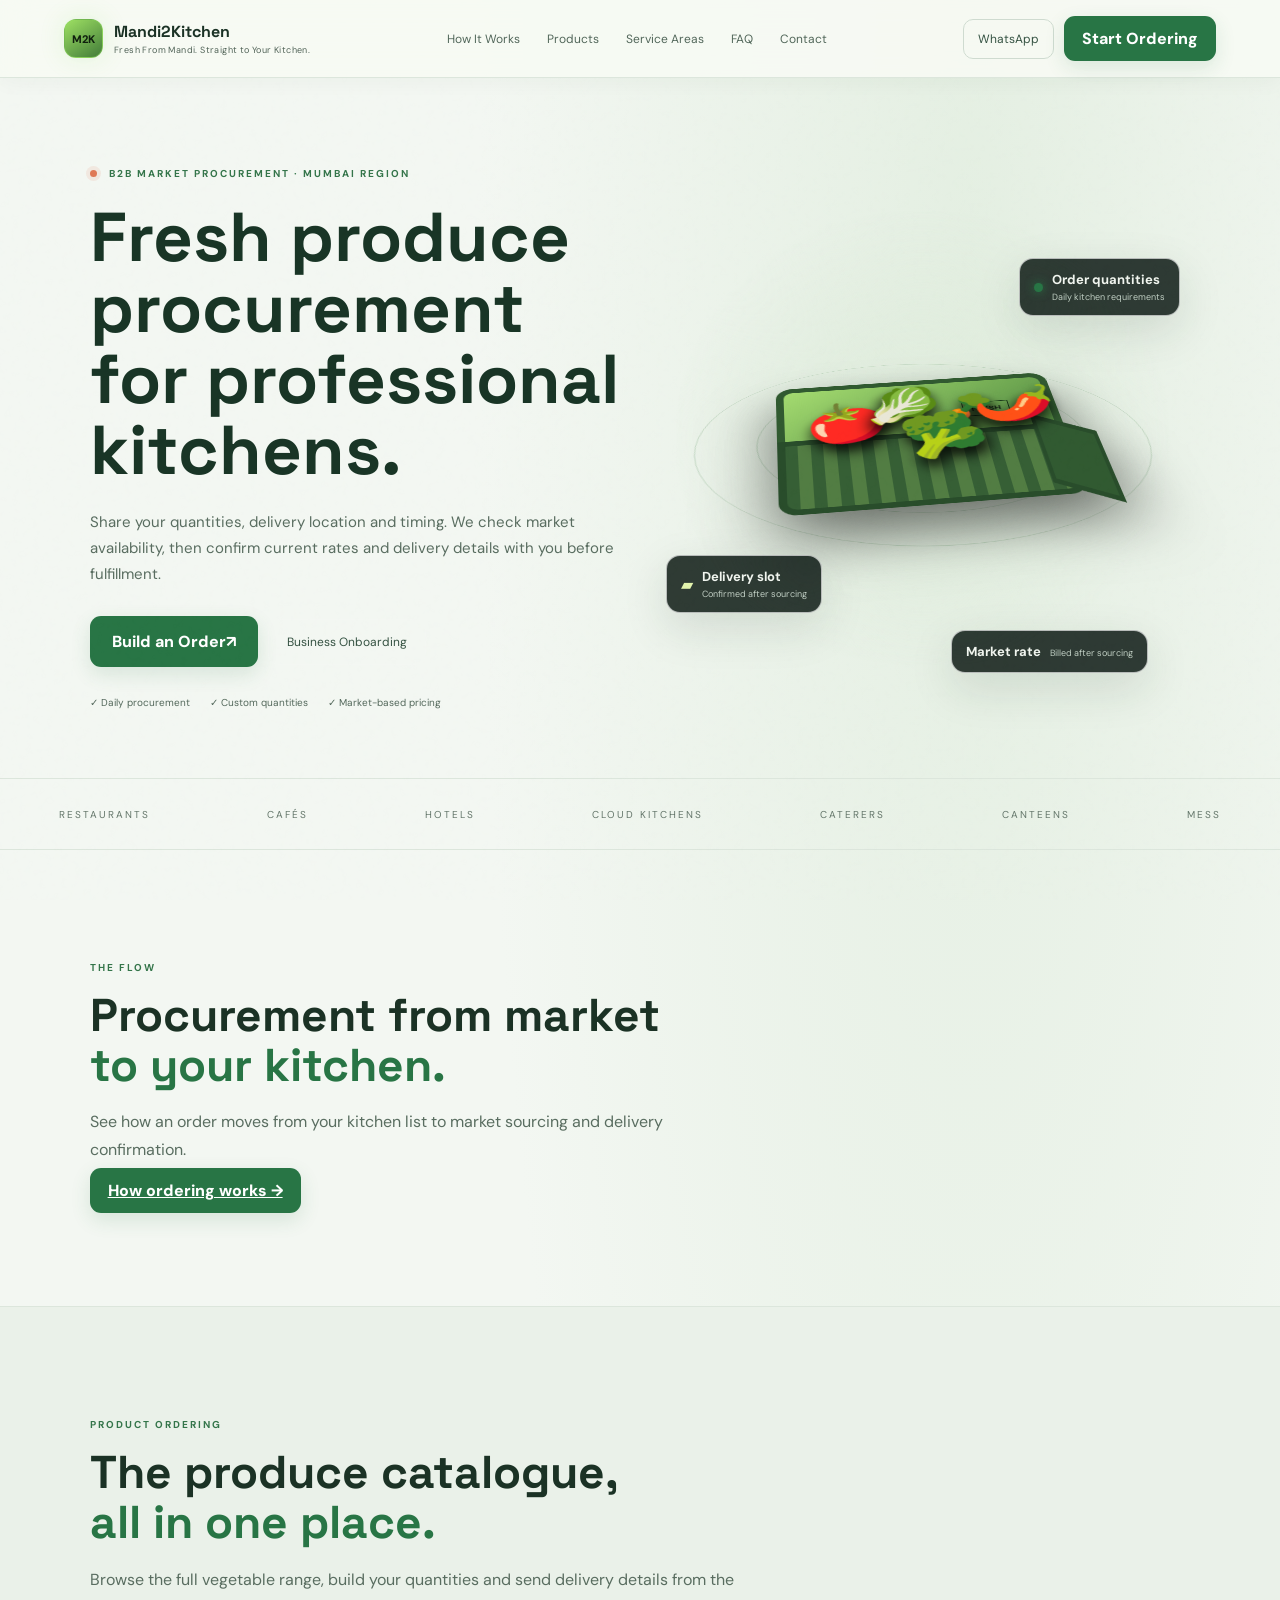
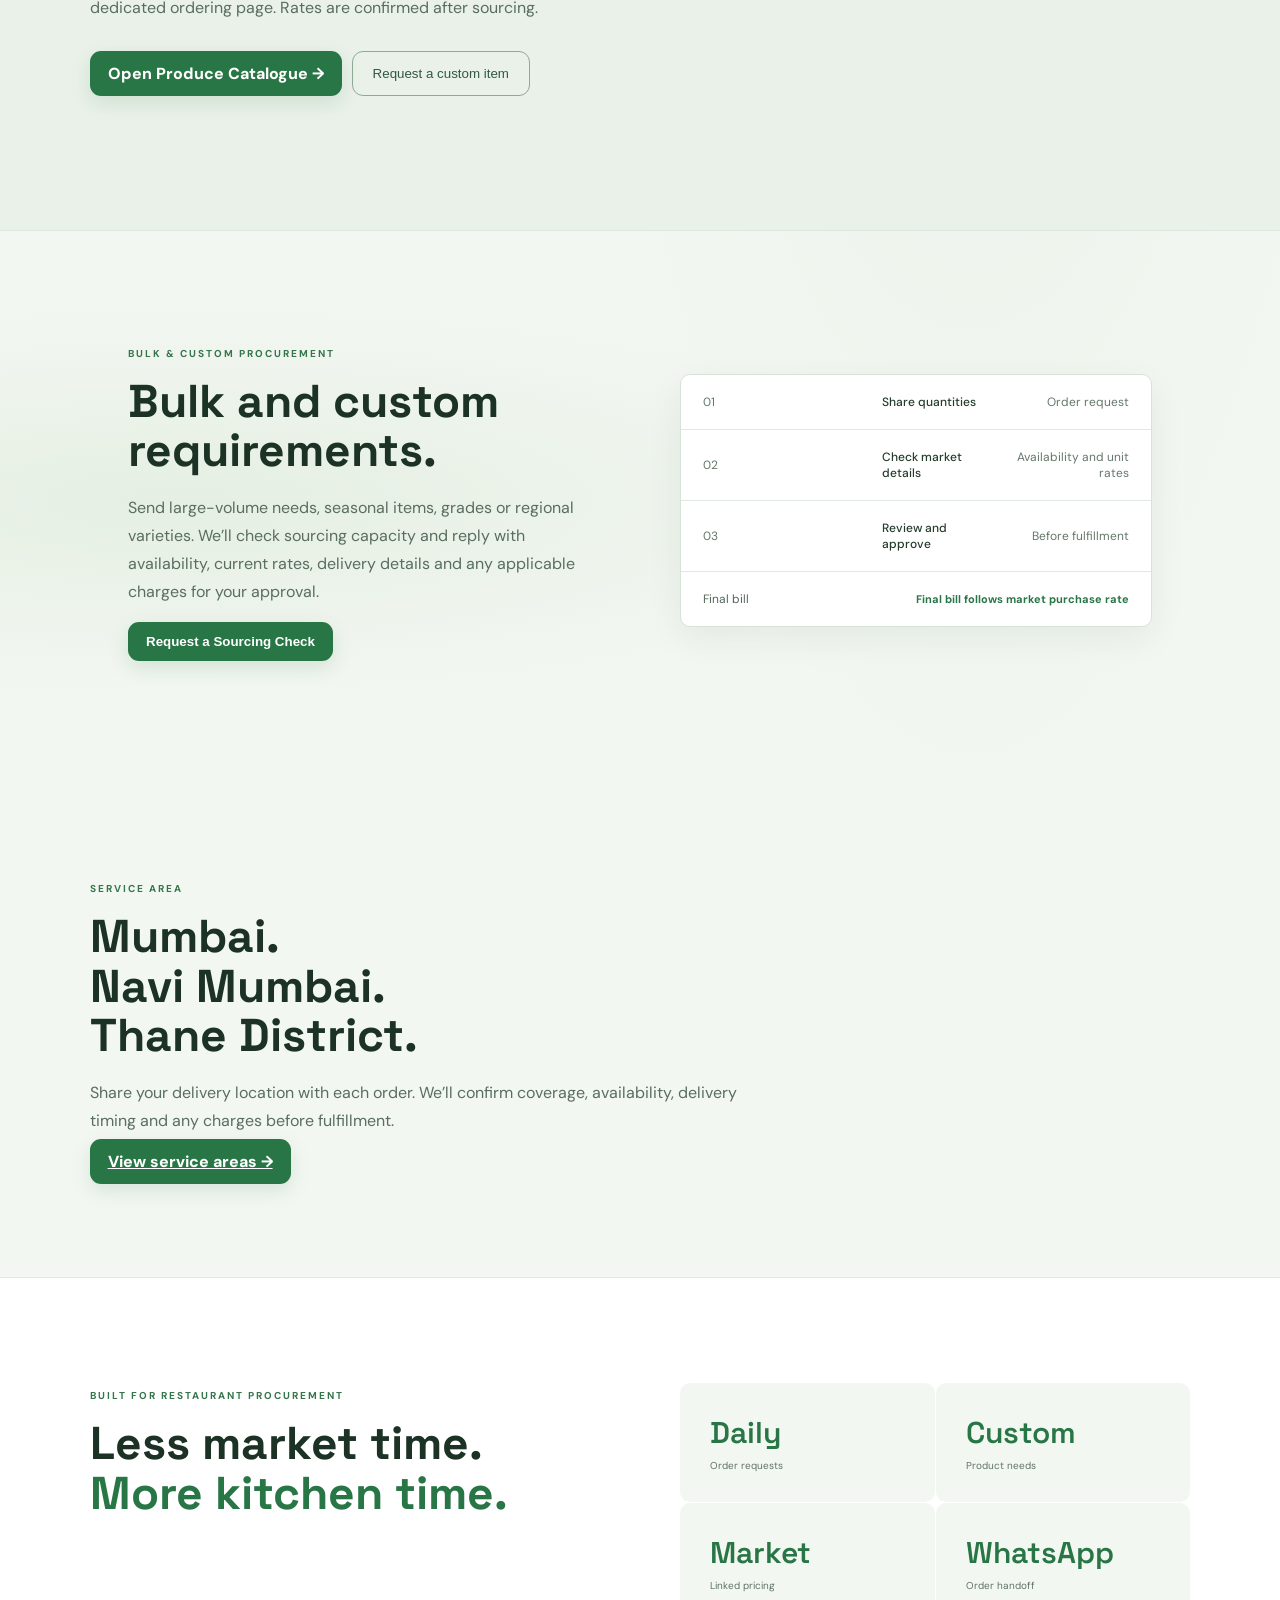
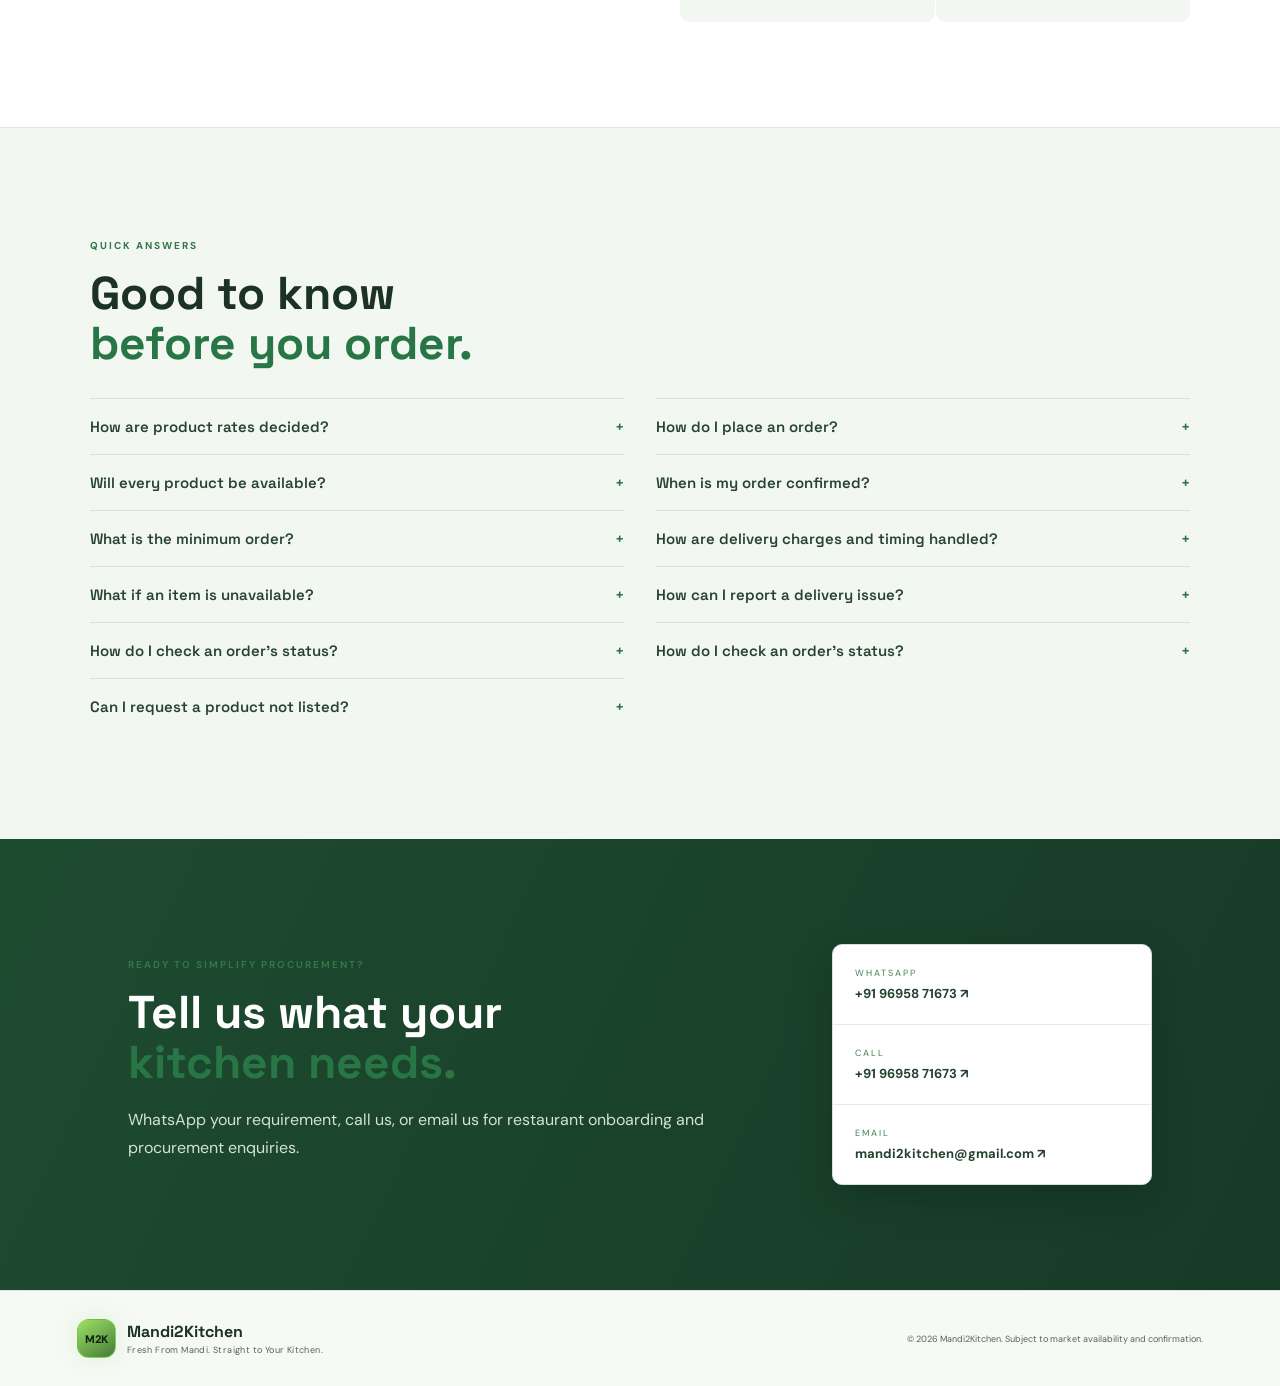
==== commit f932fabc: "Add files via upload" ====
--- a/Mandi2Kitchen-3D 3/index.html
+++ b/Mandi2Kitchen-3D 3/index.html
@@ -16,7 +16,7 @@
     <link rel="stylesheet" href="styles.css">
     <link rel="stylesheet" href="visual-refresh.css">
   </head>
-  <body>
+  <body class="home-page">
     <div class="grain">
     </div>
     <header class="nav">
@@ -55,12 +55,12 @@
           <div class="eyebrow">
             <i>
             </i> B2B MARKET PROCUREMENT · MUMBAI REGION</div>
-          <h1>Fresh From <em>APMC</em> Market.<br>Delivered to Your Kitchen.</h1>
-          <p>Restaurant procurement without the market run. Send your daily or bulk requirements, we source them from the market, quality-check, pack and deliver.</p>
+          <h1>Fresh produce procurement<br>for professional kitchens.</h1>
+          <p>Share your quantities, delivery location and timing. We check market availability, then confirm current rates and delivery details with you before fulfillment.</p>
           <div class="hero-cta">
-            <a class="primary xl" href="products.html">Start Ordering <span>↗</span>
+            <a class="primary xl" href="products.html">Build an Order <span>↗</span>
             </a>
-            <a class="secondary" href="partner.html">Become a Restaurant Partner</a>
+            <a class="secondary" href="partner.html">Business Onboarding</a>
           </div>
           <div class="trust">
             <span>✓ Daily procurement</span>
@@ -119,17 +119,17 @@
         <div>MESS</div>
       </section>
       <section class="section process">
-        <div class="section-head">
+        <div class="section-head" data-home-reveal>
           <span class="eyebrow">THE FLOW</span>
-          <h2>From mandi to kitchen,<br>
-            <em>without the headache.</em>
+          <h2>Procurement from market<br>
+            <em>to your kitchen.</em>
           </h2>
           <p>See how an order moves from your kitchen list to market sourcing and delivery confirmation.</p>
           <a class="primary" href="how-it-works.html">How ordering works →</a>
         </div>
       </section>
       <section class="section products">
-        <div class="section-head">
+        <div class="section-head" data-home-reveal>
           <span class="eyebrow">PRODUCT ORDERING</span>
           <h2>The produce catalogue,<br>
             <em>all in one place.</em>
@@ -142,13 +142,13 @@
         </div>
       </section>
       <section class="quote-section">
-        <div>
+        <div data-home-reveal>
           <span class="eyebrow">BULK & CUSTOM PROCUREMENT</span>
-          <h2>Need a bulk quantity?<br>Let’s source it.</h2>
-          <p>Share large-volume needs, seasonal produce, special grades or regional varieties. We’ll confirm sourcing capacity and the market rate before fulfillment; the final bill follows the actual purchase rate.</p>
-          <button class="primary" onclick="openRequest()">Request Custom Produce</button>
-        </div>
-        <div class="quote-panel">
+          <h2>Bulk and custom<br>requirements.</h2>
+          <p>Send large-volume needs, seasonal items, grades or regional varieties. We’ll check sourcing capacity and reply with availability, current rates, delivery details and any applicable charges for your approval.</p>
+          <button class="primary" onclick="openRequest()">Request a Sourcing Check</button>
+        </div>
+        <div class="quote-panel" data-home-reveal>
           <div class="quote-row">
             <span>01</span>
             <b>Share quantities</b>
@@ -156,22 +156,22 @@
           </div>
           <div class="quote-row">
             <span>02</span>
-            <b>Market sourcing</b>
-            <i>Availability check</i>
+            <b>Check market details</b>
+            <i>Availability and unit rates</i>
           </div>
           <div class="quote-row">
             <span>03</span>
-            <b>Confirm rate</b>
+            <b>Review and approve</b>
             <i>Before fulfillment</i>
           </div>
           <div class="quote-total">
             <span>Final bill</span>
-            <strong>Actual market purchase rate</strong>
+            <strong>Final bill follows market purchase rate</strong>
           </div>
         </div>
       </section>
       <section class="section service-preview">
-        <div class="section-head">
+        <div class="section-head" data-home-reveal>
           <span class="eyebrow">SERVICE AREA</span>
           <h2>Mumbai.<br>Navi Mumbai.<br>Thane District.</h2>
           <p>Share your delivery location with each order. We’ll confirm coverage, availability, delivery timing and any charges before fulfillment.</p>
@@ -179,13 +179,13 @@
         </div>
       </section>
       <section id="about" class="section metrics">
-        <div>
+        <div data-home-reveal>
           <span class="eyebrow">BUILT FOR RESTAURANT PROCUREMENT</span>
           <h2>Less market time.<br>
             <em>More kitchen time.</em>
           </h2>
         </div>
-        <div class="metric-grid">
+        <div class="metric-grid" data-home-reveal>
           <div>
             <strong>Daily</strong>
             <span>Order requests</span>
@@ -205,16 +205,16 @@
         </div>
       </section>
       <section id="faq" class="section faq">
-        <div class="section-head">
+        <div class="section-head" data-home-reveal>
           <span class="eyebrow">QUICK ANSWERS</span>
           <h2>Good to know<br>
             <em>before you order.</em>
           </h2>
         </div>
-        <div class="faq-grid">
+        <div class="faq-grid" data-home-reveal>
           <details>
             <summary>How are product rates decided?</summary>
-            <p>Rates vary with the market. Send your quantities first; we confirm the current rate and availability in WhatsApp before fulfillment.</p>
+            <p>Rates vary with the market. We confirm availability, current unit rates and any applicable charges in WhatsApp. Final billing follows the market purchase rate.</p>
           </details>
           <details>
             <summary>How do I place an order?</summary>
@@ -225,20 +225,48 @@
             <p>Availability changes with the market. We confirm each requested item before accepting the order.</p>
           </details>
           <details>
+            <summary>When is my order confirmed?</summary>
+            <p>We send the availability, rates and delivery details for review. The order moves forward after you approve the details in WhatsApp.</p>
+          </details>
+          <details>
+            <summary>What is the minimum order?</summary>
+            <p>The minimum is 10 kg combined across products ordered in kilograms. Items ordered by piece, bunch, box or crate do not count toward the 10 kg minimum.</p>
+          </details>
+          <details>
+            <summary>How are delivery charges and timing handled?</summary>
+            <p>Coverage, delivery timing and any applicable charges are confirmed for your location and requested date before you approve.</p>
+          </details>
+          <details>
+            <summary>What if an item is unavailable?</summary>
+            <p>We’ll confirm availability with you. Substitutions are not assumed; tell us your preference and approve any changes in WhatsApp.</p>
+          </details>
+          <details>
+            <summary>How can I report a delivery issue?</summary>
+            <p>If an item is missing or not as requested, message us with your PO or order reference, affected item, quantity and a photo if available. <a href="https://wa.me/919695871673?text=ORDER%20FOLLOW-UP%20%E2%80%94%20Mandi2Kitchen%0A%0APO%20or%20order%20reference%3A%20%0AAffected%20item%3A%20%0AQuantity%3A%20%0ADescription%20of%20issue%3A%20%0APhoto%20available%3A%20Yes%20%2F%20No" target="_blank" rel="noopener noreferrer">Contact order support on WhatsApp.</a></p>
+          </details>
+          <details>
+            <summary>How do I check an order’s status?</summary>
+            <p>Status updates are handled directly in WhatsApp, not through a live website tracker. <a href="https://wa.me/919695871673?text=ORDER%20STATUS%20UPDATE%20%E2%80%94%20Mandi2Kitchen%0A%0APO%20or%20order%20reference%3A%20%0ARestaurant%3A%20%0ADelivery%20date%3A%20%0APlease%20share%20the%20latest%20order%20status." target="_blank" rel="noopener noreferrer">Request an update with your order reference.</a></p>
+          </details>
+          <details>
+            <summary>How do I check an order’s status?</summary>
+            <p>Status updates are handled directly in WhatsApp, not through a live website tracker. <a href="https://wa.me/919695871673?text=ORDER%20STATUS%20UPDATE%20%E2%80%94%20Mandi2Kitchen%0A%0APO%20or%20order%20reference%3A%20%0ARestaurant%3A%20%0ADelivery%20date%3A%20%0APlease%20share%20the%20latest%20order%20status." target="_blank" rel="noopener noreferrer">Request an update with your order reference.</a></p>
+          </details>
+          <details>
             <summary>Can I request a product not listed?</summary>
             <p>Yes. Use the custom produce request on the catalogue page to send the product, quantity and specifications.</p>
           </details>
         </div>
       </section>
       <section id="contact" class="contact">
-        <div>
+        <div data-home-reveal>
           <span class="eyebrow">READY TO SIMPLIFY PROCUREMENT?</span>
           <h2>Tell us what your<br>
             <em>kitchen needs.</em>
           </h2>
           <p>WhatsApp your requirement, call us, or email us for restaurant onboarding and procurement enquiries.</p>
         </div>
-        <div class="contact-card">
+        <div class="contact-card" data-home-reveal>
           <a href="https://wa.me/919695871673?s=t" target="_blank" rel="noopener noreferrer">
             <small>WHATSAPP</small>
             <b>+91 96958 71673 ↗</b>
@@ -247,9 +275,9 @@
             <small>CALL</small>
             <b>+91 96958 71673 ↗</b>
           </a>
-          <a href="mailto:Nsonkar614@gmail.com">
+          <a href="mailto:mandi2kitchen@gmail.com">
             <small>EMAIL</small>
-            <b>Nsonkar614@gmail.com ↗</b>
+            <b>mandi2kitchen@gmail.com ↗</b>
           </a>
         </div>
       </section>
--- a/Mandi2Kitchen-3D 3/styles.css
+++ b/Mandi2Kitchen-3D 3/styles.css
@@ -1532,6 +1532,88 @@
   color:#bfe69e;
   border-radius:9px
 }
+.order-templates,.delivery-locations {
+  margin:16px 0;
+  padding:14px;
+  border:1px solid #ffffff18;
+  border-radius:9px;
+  background:#0b1710
+}
+.order-templates summary,.delivery-locations summary {
+  color:#dce6df;
+  font-size:13px;
+  font-weight:600;
+  cursor:pointer
+}
+.order-templates>p,.delivery-locations>p {
+  margin:8px 0 0;
+  font-size:11px
+}
+.kilogram-minimum-status {
+  margin:12px 0;
+  padding:10px 12px;
+  border-left:2px solid #df7957;
+  background:#df79570d;
+  color:#d4b5a8;
+  font-size:12px;
+  line-height:1.6
+}
+.kilogram-minimum-status.is-met {
+  border-left-color:#287545;
+  background:#28754512;
+  color:#b9d6bc
+}
+.order-policy-note {
+  margin:14px 0 0;
+  color:#8fa196;
+  font-size:11px;
+  line-height:1.6
+}
+.order-template-save,.order-template-load {
+  display:grid;
+  grid-template-columns:minmax(0,1fr) auto;
+  gap:9px;
+  align-items:end;
+  margin-top:12px
+}
+.order-template-load {
+  grid-template-columns:minmax(0,1fr) auto auto
+}
+.order-template-save label,.order-template-load label {
+  display:grid;
+  gap:6px;
+  min-width:0;
+  color:#a8b7ad;
+  font-size:11px
+}
+.order-template-save input,.order-template-load select {
+  width:100%;
+  min-width:0;
+  padding:10px;
+  border:1px solid #ffffff18;
+  border-radius:8px;
+  background:#07110c;
+  color:#dce6df;
+  font:inherit;
+  font-size:12px
+}
+.order-template-save button,.order-template-load button {
+  min-height:38px;
+  padding:8px 12px;
+  border:1px solid #ffffff22;
+  border-radius:8px;
+  background:#12251a;
+  color:#dce6df;
+  font:600 11px 'DM Sans',sans-serif;
+  cursor:pointer
+}
+.order-template-save button:hover,.order-template-load button:hover:not(:disabled) {
+  border-color:#a8e06388
+}
+.order-template-save button:disabled,.order-template-load button:disabled {
+  opacity:.5;
+  cursor:not-allowed
+}
 .order-footer {
   display:flex;
   gap:8px;
@@ -1650,6 +1732,9 @@
     grid-template-columns:1fr;
     display:grid
   }
+  .order-template-save,.order-template-load {
+    grid-template-columns:1fr
+  }
   .line {
     grid-template-columns:1fr 80px 65px 35px
   }
--- a/Mandi2Kitchen-3D 3/visual-refresh.css
+++ b/Mandi2Kitchen-3D 3/visual-refresh.css
@@ -368,6 +368,10 @@
   color:#264231
 }
 .faq-grid details p {
+.faq-grid details p a {
+  color:var(--green2);
+  font-weight:700
+}
   color:#5d7063
 }
 .contact {
@@ -418,6 +422,163 @@
 }
 .partner-back {
   color:#36724a
+}
+.home-page .hero-copy {
+  animation:homeRise .75s cubic-bezier(.2,.75,.25,1) both
+}
+.home-page .scene {
+  animation:homeSceneEnter .9s cubic-bezier(.2,.75,.25,1) .12s both
+}
+.home-page .ticker>div {
+  animation:homeRise .5s ease both
+}
+.home-page .ticker>div:nth-child(1) {
+  animation-delay:.18s
+}
+.home-page .ticker>div:nth-child(2) {
+  animation-delay:.24s
+}
+.home-page .ticker>div:nth-child(3) {
+  animation-delay:.3s
+}
+.home-page .ticker>div:nth-child(4) {
+  animation-delay:.36s
+}
+.home-page .ticker>div:nth-child(5) {
+  animation-delay:.42s
+}
+.home-page .ticker>div:nth-child(6) {
+  animation-delay:.48s
+}
+.home-page .ticker>div:nth-child(7) {
+  animation-delay:.54s
+}
+.home-page.home-reveal-ready [data-home-reveal] {
+  opacity:0;
+  transform:translateY(22px);
+  transition:opacity .65s ease,transform .65s cubic-bezier(.2,.75,.25,1)
+}
+.home-page.home-reveal-ready [data-home-reveal].is-revealed {
+  opacity:1;
+  transform:translateY(0)
+}
+.home-page.home-reveal-ready .metric-grid>div,
+.home-page.home-reveal-ready .faq-grid>details {
+  opacity:0;
+  transform:translateY(10px);
+  transition:opacity .45s ease,transform .45s ease
+}
+.home-page.home-reveal-ready .metric-grid.is-revealed>div,
+.home-page.home-reveal-ready .faq-grid.is-revealed>details {
+  opacity:1;
+  transform:translateY(0)
+}
+.home-page.home-reveal-ready .metric-grid>div,
+.home-page.home-reveal-ready .faq-grid>details {
+  transition-delay:.08s
+}
+.home-page.home-reveal-ready .metric-grid>div:nth-child(2),
+.home-page.home-reveal-ready .faq-grid>details:nth-child(2) {
+  transition-delay:.16s
+}
+.home-page.home-reveal-ready .metric-grid>div:nth-child(3),
+.home-page.home-reveal-ready .faq-grid>details:nth-child(3) {
+  transition-delay:.24s
+}
+.home-page.home-reveal-ready .metric-grid>div:nth-child(4),
+.home-page.home-reveal-ready .faq-grid>details:nth-child(4) {
+  transition-delay:.32s
+}
+@keyframes homeRise {
+  from {
+    opacity:0;
+    transform:translateY(18px)
+  }
+  to {
+    opacity:1;
+    transform:translateY(0)
+  }
+}
+@keyframes homeSceneEnter {
+  from {
+    opacity:0;
+    transform:translateY(12px) scale(.97)
+  }
+  to {
+    opacity:1;
+    transform:translateY(0) scale(1)
+  }
+}
+.how-it-works-page .partner-hero-inner,
+.how-it-works-page #process .section-head,
+.how-it-works-page .quote-section>div:first-child {
+  animation:howWorksRise .65s cubic-bezier(.2,.75,.25,1) both
+}
+.how-it-works-page #process .section-head {
+  animation-delay:.12s
+}
+.how-it-works-page .steps article {
+  animation:howWorksRise .6s cubic-bezier(.2,.75,.25,1) both;
+  transition:transform .2s ease,box-shadow .2s ease,border-color .2s ease
+}
+.how-it-works-page .steps article:nth-child(1) {
+  animation-delay:.18s
+}
+.how-it-works-page .steps article:nth-child(2) {
+  animation-delay:.27s
+}
+.how-it-works-page .steps article:nth-child(3) {
+  animation-delay:.36s
+}
+.how-it-works-page .steps article:nth-child(4) {
+  animation-delay:.45s
+}
+.how-it-works-page .steps article:hover {
+  transform:translateY(-4px);
+  border-color:#9aba9d;
+  box-shadow:0 14px 30px #203c2716
+}
+.how-it-works-page .quote-section>div:first-child {
+  animation-delay:.12s
+}
+.how-it-works-page .quote-panel {
+  animation:howWorksSlide .7s cubic-bezier(.2,.75,.25,1) .22s both
+}
+.how-it-works-page .quote-row,
+.how-it-works-page .quote-total {
+  animation:howWorksRise .45s ease both
+}
+.how-it-works-page .quote-row:nth-child(1) {
+  animation-delay:.32s
+}
+.how-it-works-page .quote-row:nth-child(2) {
+  animation-delay:.4s
+}
+.how-it-works-page .quote-row:nth-child(3) {
+  animation-delay:.48s
+}
+.how-it-works-page .quote-total {
+  animation-delay:.56s
+}
+@keyframes howWorksRise {
+  from {
+    opacity:0;
+    transform:translateY(16px)
+  }
+  to {
+    opacity:1;
+    transform:translateY(0)
+  }
+}
+@keyframes howWorksSlide {
+  from {
+    opacity:0;
+    transform:translateX(16px)
+  }
+  to {
+    opacity:1;
+    transform:translateX(0)
+  }
 }
 .partner-form,.partner-aside {
   background:#fff;
